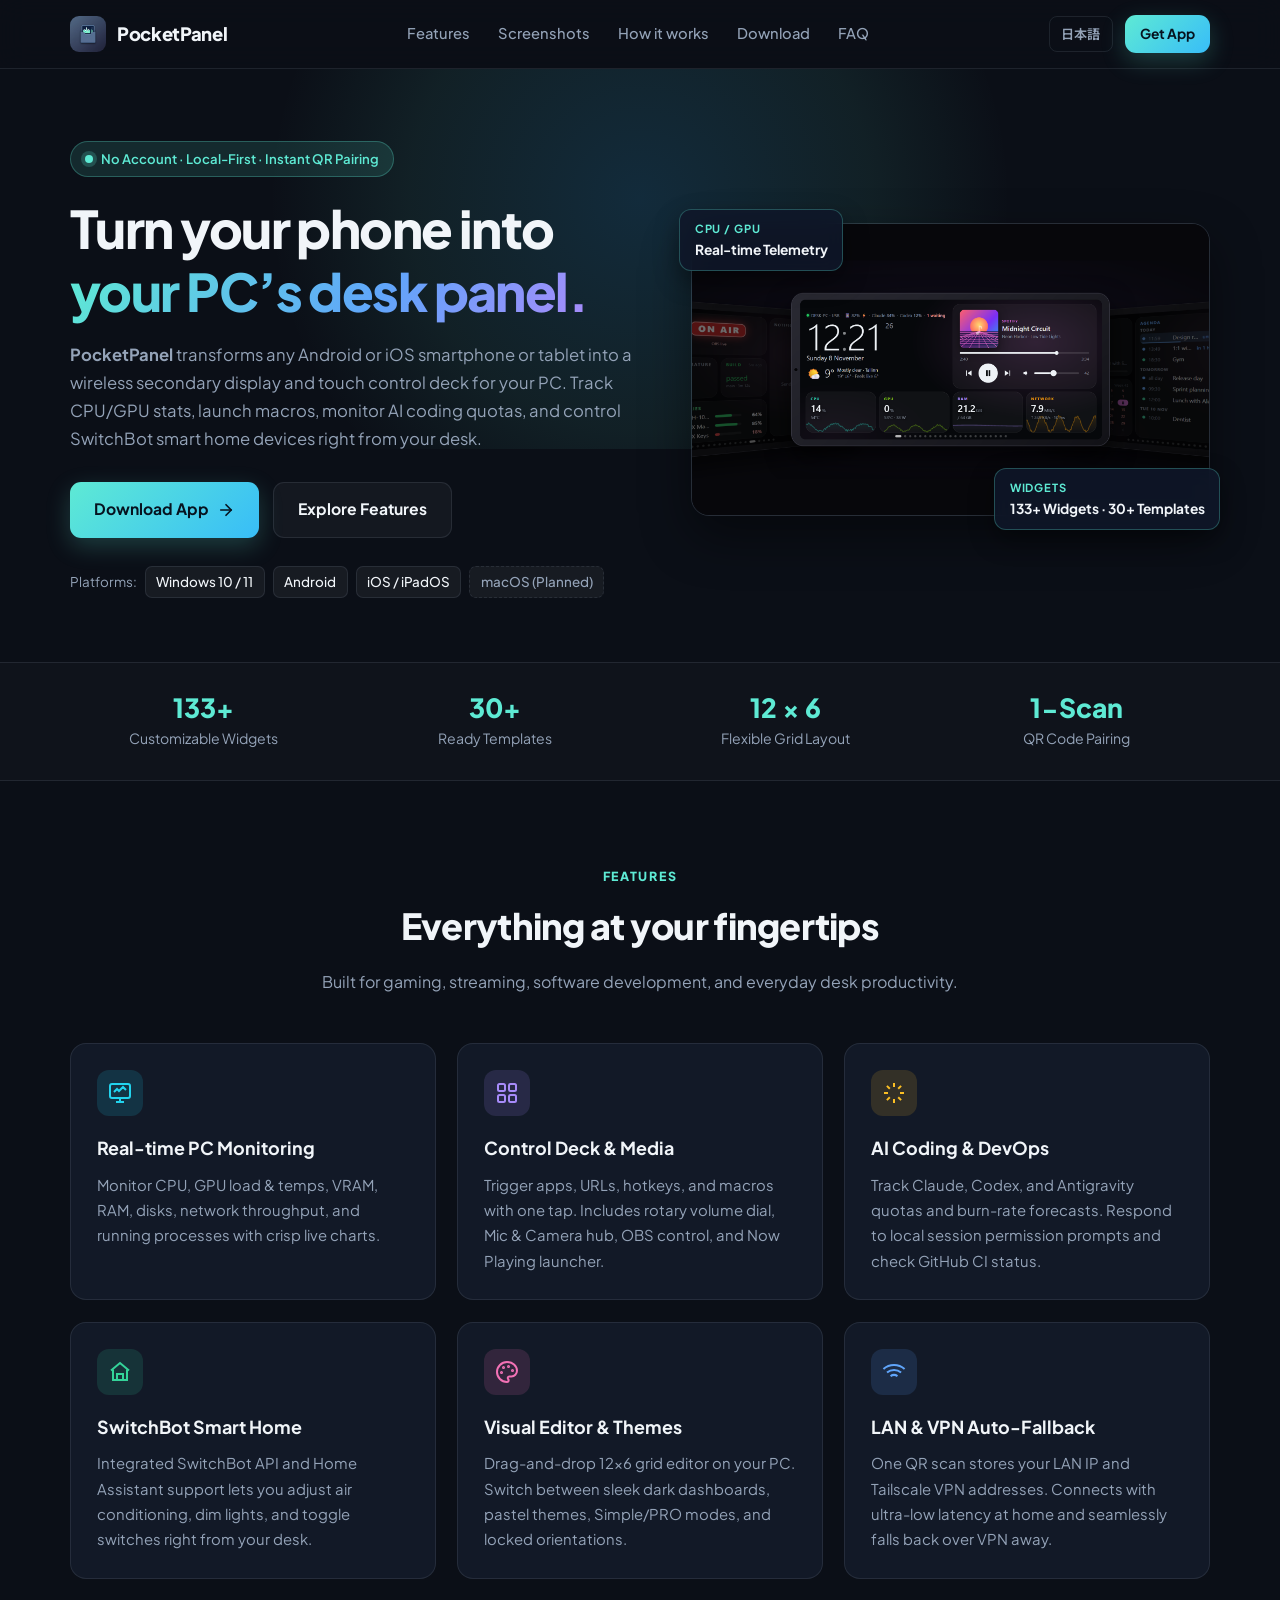
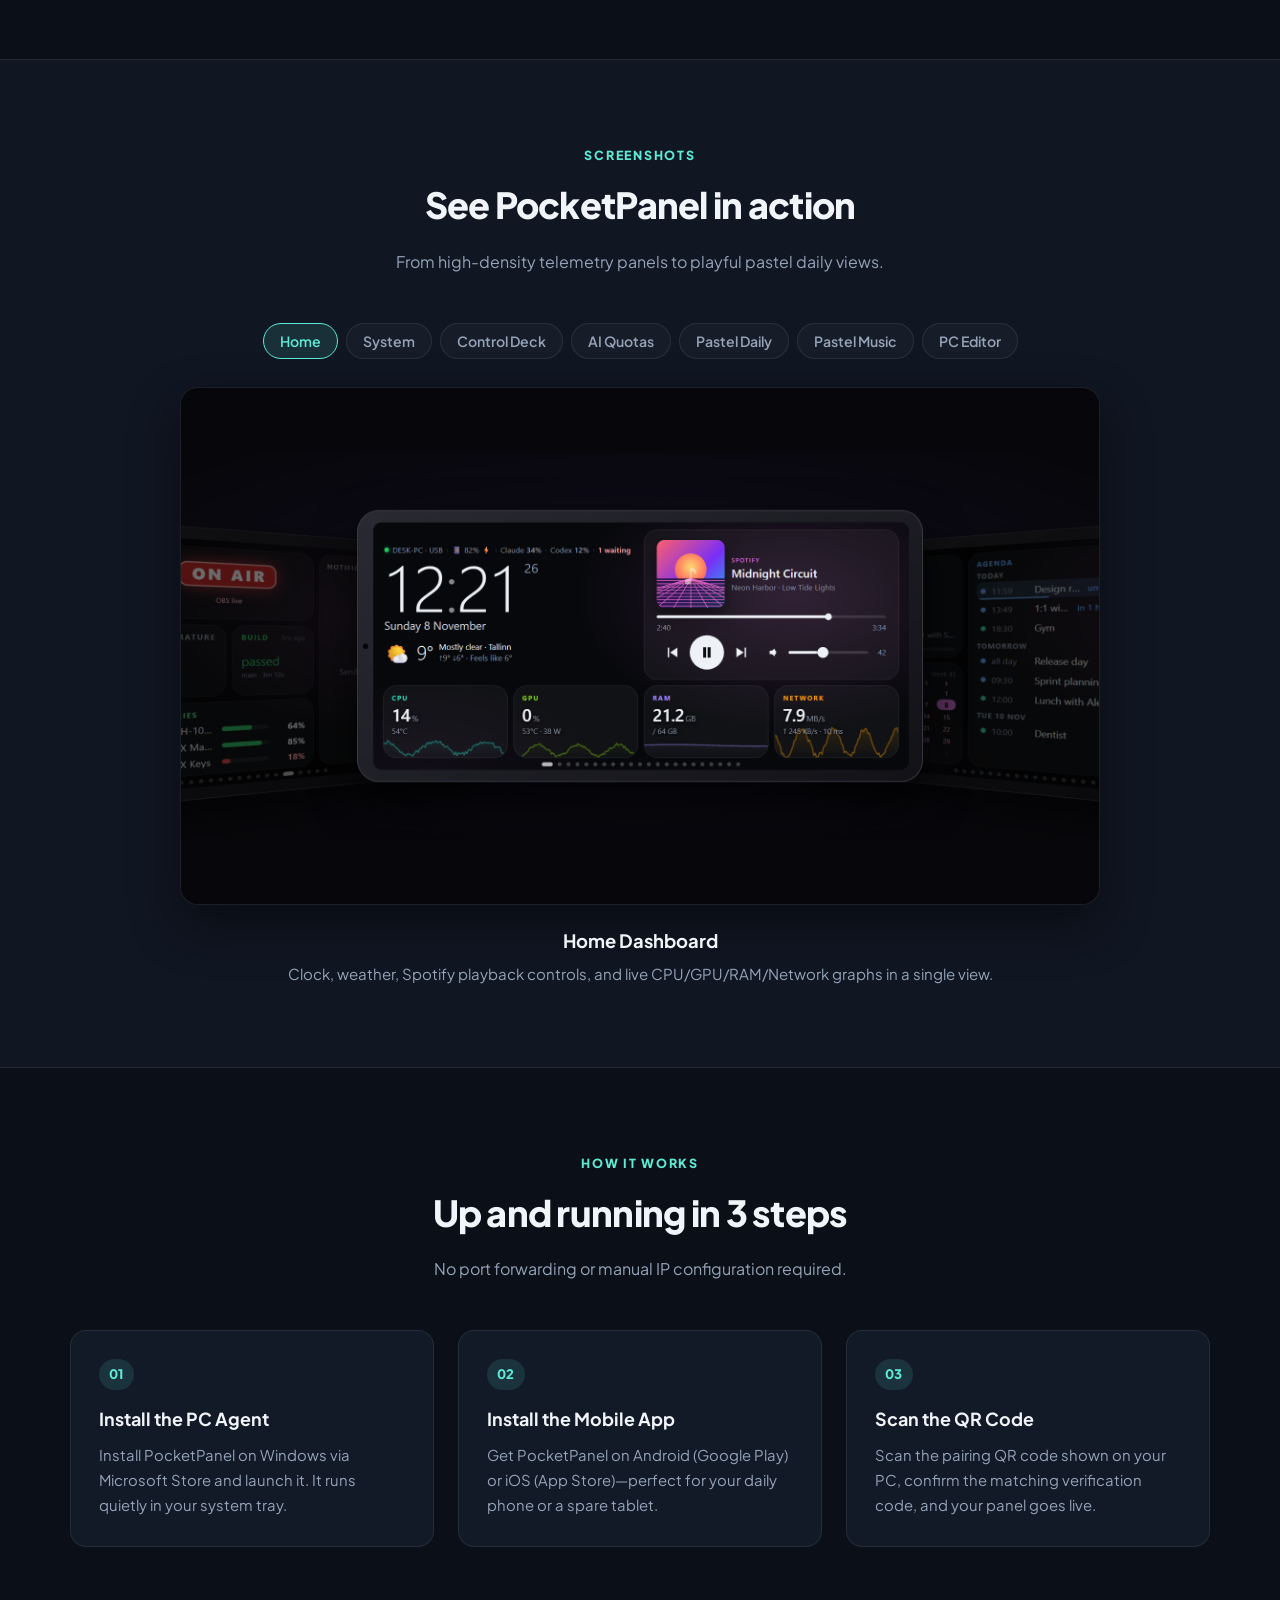
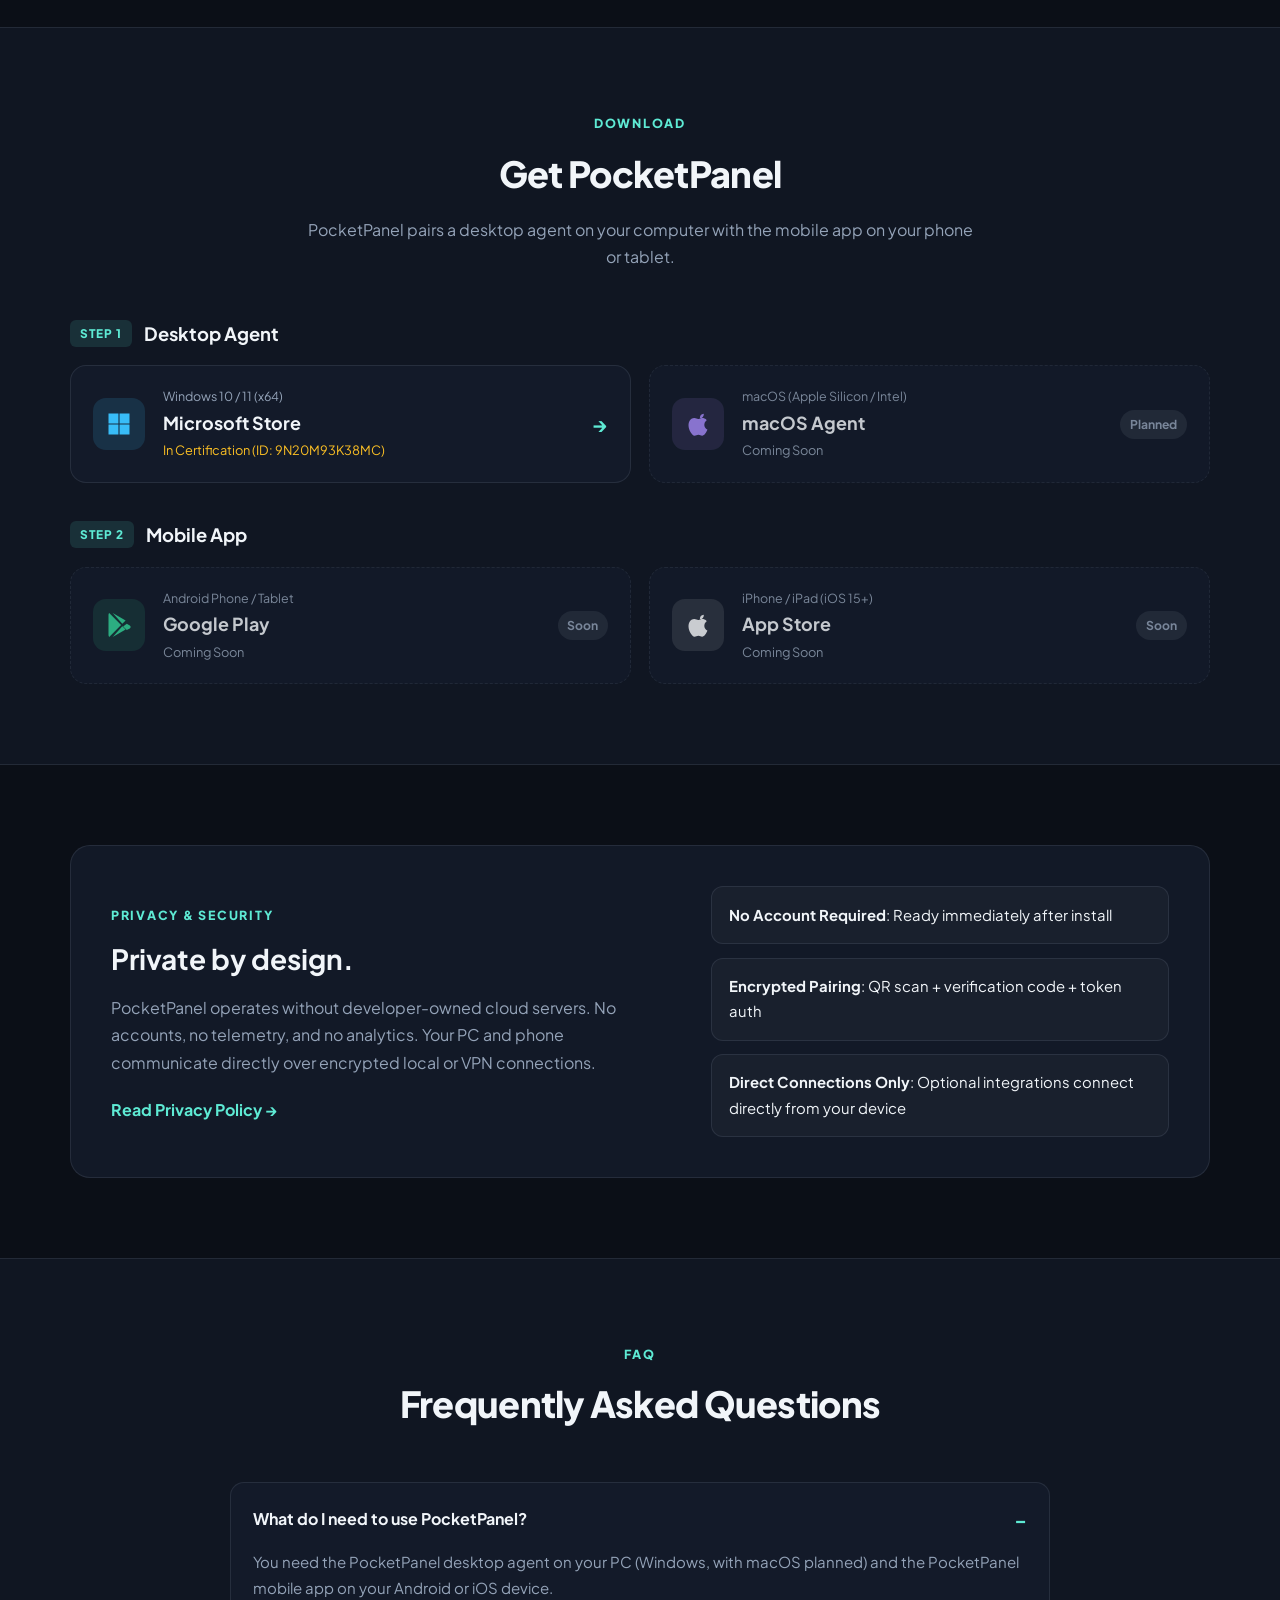
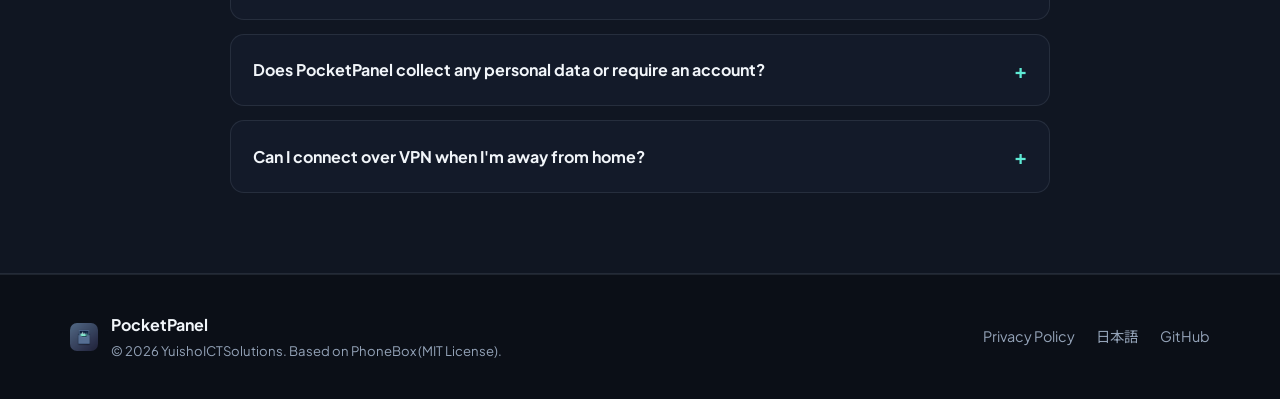
==== en/index.html @ a10e97d0 "feat: add SEO-optimized PocketPanel website and GitHub Pages workflow" ====
<!DOCTYPE html>
<html lang="en">
<head>
  <meta charset="UTF-8">
  <meta name="viewport" content="width=device-width, initial-scale=1.0">
  <title>PocketPanel — Turn Your Phone Into a Wireless PC Desk Panel</title>
  <meta name="description" content="PocketPanel turns your Android or iOS smartphone/tablet into a wireless secondary display and touch control deck for your PC. Monitor CPU/GPU, run shortcuts, track AI quotas, and control SwitchBot devices with instant QR pairing.">
  <meta name="keywords" content="PocketPanel,PC monitor,system monitor,macro deck,Control Deck,second screen,CPU GPU stats,SwitchBot,Tailscale,Android,iOS,Windows,macOS">
  <meta name="author" content="YuishoICTSolutions">
  <meta name="robots" content="index, follow, max-image-preview:large">
  <meta name="theme-color" content="#0b0f17">

  <!-- Canonical & Multilingual SEO -->
  <link rel="canonical" href="https://shou160714.github.io/DeskPanel/en/">
  <link rel="alternate" hreflang="ja" href="https://shou160714.github.io/DeskPanel/">
  <link rel="alternate" hreflang="en" href="https://shou160714.github.io/DeskPanel/en/">
  <link rel="alternate" hreflang="x-default" href="https://shou160714.github.io/DeskPanel/en/">

  <!-- Icons & Manifest -->
  <link rel="icon" type="image/png" href="../assets/icon.png">
  <link rel="apple-touch-icon" href="../assets/icon.png">
  <link rel="manifest" href="../site.webmanifest">

  <!-- Open Graph / OGP -->
  <meta property="og:type" content="website">
  <meta property="og:site_name" content="PocketPanel">
  <meta property="og:locale" content="en_US">
  <meta property="og:locale:alternate" content="ja_JP">
  <meta property="og:title" content="PocketPanel — Turn Your Phone Into a Wireless PC Desk Panel">
  <meta property="og:description" content="Real-time CPU/GPU monitoring, touch Control Deck, AI coding quotas, and SwitchBot smart home controls over Wi-Fi or VPN.">
  <meta property="og:url" content="https://shou160714.github.io/DeskPanel/en/">
  <meta property="og:image" content="https://shou160714.github.io/DeskPanel/assets/og-image.png">
  <meta property="og:image:width" content="1920">
  <meta property="og:image:height" content="1080">

  <!-- Twitter Card -->
  <meta name="twitter:card" content="summary_large_image">
  <meta name="twitter:title" content="PocketPanel — Wireless PC Desk Panel & Touch Deck">
  <meta name="twitter:description" content="Monitor PC stats, control media & shortcuts, track AI quotas, and operate SwitchBot devices right from your phone.">
  <meta name="twitter:image" content="https://shou160714.github.io/DeskPanel/assets/og-image.png">

  <!-- Fonts -->
  <link rel="preconnect" href="https://fonts.googleapis.com">
  <link rel="preconnect" href="https://fonts.gstatic.com" crossorigin>
  <link href="https://fonts.googleapis.com/css2?family=Noto+Sans+JP:wght@400;500;600;700&family=Plus+Jakarta+Sans:wght@500;600;700;800&display=swap" rel="stylesheet">

  <link rel="stylesheet" href="../styles.css">

  <!-- Structured Data -->
  <script type="application/ld+json">
  {
    "@context": "https://schema.org",
    "@type": "SoftwareApplication",
    "name": "PocketPanel",
    "applicationCategory": "UtilitiesApplication",
    "operatingSystem": "Windows 10, Windows 11, Android, iOS, macOS",
    "description": "Turn your smartphone or tablet into a wireless secondary display and touch control deck for your PC. Features real-time CPU/GPU monitoring, Control Deck, AI coding quota tracking, and SwitchBot smart home integration.",
    "url": "https://shou160714.github.io/DeskPanel/en/",
    "image": "https://shou160714.github.io/DeskPanel/assets/og-image.png",
    "softwareVersion": "1.0.1",
    "author": {
      "@type": "Organization",
      "name": "YuishoICTSolutions"
    },
    "offers": {
      "@type": "Offer",
      "price": "0",
      "priceCurrency": "USD"
    },
    "downloadUrl": "https://apps.microsoft.com/detail/9N20M93K38MC"
  }
  </script>
</head>
<body data-lang="en">
  <header class="site-header" id="top">
    <div class="container header-inner">
      <a href="#top" class="brand" aria-label="PocketPanel Home">
        <img src="../assets/icon.png" alt="PocketPanel icon" width="36" height="36" class="brand-icon">
        <span class="brand-name">PocketPanel</span>
      </a>

      <nav class="nav-links" aria-label="Main navigation">
        <a href="#features">Features</a>
        <a href="#gallery">Screenshots</a>
        <a href="#how-it-works">How it works</a>
        <a href="#download">Download</a>
        <a href="#faq">FAQ</a>
      </nav>

      <div class="header-actions">
        <a href="../" class="lang-switch" hreflang="ja" lang="ja" aria-label="日本語に切り替え">日本語</a>
        <a href="#download" class="btn btn-sm btn-primary">Get App</a>
        <button class="menu-toggle" id="menuToggle" aria-label="Open menu" aria-expanded="false">
          <span></span><span></span><span></span>
        </button>
      </div>
    </div>

    <div class="mobile-nav" id="mobileNav" hidden>
      <a href="#features">Features</a>
      <a href="#gallery">Screenshots</a>
      <a href="#how-it-works">How it works</a>
      <a href="#download">Download</a>
      <a href="#faq">FAQ</a>
      <a href="../" hreflang="ja" lang="ja">日本語</a>
    </div>
  </header>

  <main>
    <section class="hero">
      <div class="hero-glow" aria-hidden="true"></div>
      <div class="container hero-grid">
        <div class="hero-copy">
          <div class="badge-pill">
            <span class="pulse-dot" aria-hidden="true"></span>
            No Account · Local-First · Instant QR Pairing
          </div>
          <h1>
            Turn your phone into<br>
            <span class="gradient-text">your PC’s desk panel.</span>
          </h1>
          <p class="hero-lead">
            <strong>PocketPanel</strong> transforms any Android or iOS smartphone or tablet into a wireless
            secondary display and touch control deck for your PC. Track CPU/GPU stats, launch macros,
            monitor AI coding quotas, and control SwitchBot smart home devices right from your desk.
          </p>

          <div class="hero-cta">
            <a href="#download" class="btn btn-primary btn-lg">
              Download App
              <svg width="18" height="18" viewBox="0 0 24 24" fill="none" stroke="currentColor" stroke-width="2.2" stroke-linecap="round" stroke-linejoin="round" aria-hidden="true"><path d="M5 12h14"/><path d="m12 5 7 7-7 7"/></svg>
            </a>
            <a href="#features" class="btn btn-ghost btn-lg">Explore Features</a>
          </div>

          <div class="hero-platforms">
            <span>Platforms:</span>
            <span class="platform-chip">Windows 10 / 11</span>
            <span class="platform-chip">Android</span>
            <span class="platform-chip">iOS / iPadOS</span>
            <span class="platform-chip chip-soon">macOS (Planned)</span>
          </div>
        </div>

        <div class="hero-visual">
          <div class="device-showcase">
            <img
              src="../assets/screenshots/02_mobile_home.png"
              alt="PocketPanel Home Dashboard showing clock, weather, Spotify playback, and CPU/GPU/RAM/Network graphs"
              width="1920"
              height="1080"
              class="hero-image"
            >
            <div class="floating-card fc-1">
              <span class="fc-label">CPU / GPU</span>
              <span class="fc-value">Real-time Telemetry</span>
            </div>
            <div class="floating-card fc-2">
              <span class="fc-label">Widgets</span>
              <span class="fc-value">133+ Widgets · 30+ Templates</span>
            </div>
          </div>
        </div>
      </div>
    </section>

    <section class="highlights">
      <div class="container highlights-grid">
        <div class="highlight-item">
          <strong>133+</strong>
          <span>Customizable Widgets</span>
        </div>
        <div class="highlight-item">
          <strong>30+</strong>
          <span>Ready Templates</span>
        </div>
        <div class="highlight-item">
          <strong>12 × 6</strong>
          <span>Flexible Grid Layout</span>
        </div>
        <div class="highlight-item">
          <strong>1-Scan</strong>
          <span>QR Code Pairing</span>
        </div>
      </div>
    </section>

    <section class="section" id="features">
      <div class="container">
        <div class="section-head">
          <span class="section-eyebrow">FEATURES</span>
          <h2>Everything at your fingertips</h2>
          <p>Built for gaming, streaming, software development, and everyday desk productivity.</p>
        </div>

        <div class="features-grid">
          <article class="feature-card">
            <div class="feature-icon icon-cyan" aria-hidden="true">
              <svg width="24" height="24" viewBox="0 0 24 24" fill="none" stroke="currentColor" stroke-width="2"><rect x="2" y="3" width="20" height="14" rx="2"/><path d="M8 21h8"/><path d="M12 17v4"/><path d="m6 11 3-3 2 2 4-4 3 3"/></svg>
            </div>
            <h3>Real-time PC Monitoring</h3>
            <p>Monitor CPU, GPU load &amp; temps, VRAM, RAM, disks, network throughput, and running processes with crisp live charts.</p>
          </article>

          <article class="feature-card">
            <div class="feature-icon icon-purple" aria-hidden="true">
              <svg width="24" height="24" viewBox="0 0 24 24" fill="none" stroke="currentColor" stroke-width="2"><rect x="3" y="3" width="7" height="7" rx="1.5"/><rect x="14" y="3" width="7" height="7" rx="1.5"/><rect x="3" y="14" width="7" height="7" rx="1.5"/><rect x="14" y="14" width="7" height="7" rx="1.5"/></svg>
            </div>
            <h3>Control Deck &amp; Media</h3>
            <p>Trigger apps, URLs, hotkeys, and macros with one tap. Includes rotary volume dial, Mic &amp; Camera hub, OBS control, and Now Playing launcher.</p>
          </article>

          <article class="feature-card">
            <div class="feature-icon icon-amber" aria-hidden="true">
              <svg width="24" height="24" viewBox="0 0 24 24" fill="none" stroke="currentColor" stroke-width="2"><path d="M12 2v4"/><path d="m16.2 7.8 2.9-2.9"/><path d="M18 12h4"/><path d="m16.2 16.2 2.9 2.9"/><path d="M12 18v4"/><path d="m4.9 19.1 2.9-2.9"/><path d="M2 12h4"/><path d="m4.9 4.9 2.9 2.9"/></svg>
            </div>
            <h3>AI Coding &amp; DevOps</h3>
            <p>Track Claude, Codex, and Antigravity quotas and burn-rate forecasts. Respond to local session permission prompts and check GitHub CI status.</p>
          </article>

          <article class="feature-card">
            <div class="feature-icon icon-emerald" aria-hidden="true">
              <svg width="24" height="24" viewBox="0 0 24 24" fill="none" stroke="currentColor" stroke-width="2"><path d="M3 10.5 12 3l9 7.5"/><path d="M5 9.5V20h14V9.5"/><path d="M9 20v-6h6v6"/></svg>
            </div>
            <h3>SwitchBot Smart Home</h3>
            <p>Integrated SwitchBot API and Home Assistant support lets you adjust air conditioning, dim lights, and toggle switches right from your desk.</p>
          </article>

          <article class="feature-card">
            <div class="feature-icon icon-pink" aria-hidden="true">
              <svg width="24" height="24" viewBox="0 0 24 24" fill="none" stroke="currentColor" stroke-width="2"><circle cx="13.5" cy="6.5" r=".5" fill="currentColor"/><circle cx="17.5" cy="10.5" r=".5" fill="currentColor"/><circle cx="8.5" cy="7.5" r=".5" fill="currentColor"/><circle cx="6.5" cy="12.5" r=".5" fill="currentColor"/><path d="M12 2C6.5 2 2 6.5 2 12s4.5 10 10 10c.926 0 1.648-.746 1.648-1.688 0-.437-.18-.835-.437-1.125-.29-.289-.438-.652-.438-1.125a1.64 1.64 0 0 1 1.668-1.668h1.996c3.051 0 5.555-2.503 5.555-5.554C21.965 6.012 17.461 2 12 2z"/></svg>
            </div>
            <h3>Visual Editor &amp; Themes</h3>
            <p>Drag-and-drop 12×6 grid editor on your PC. Switch between sleek dark dashboards, pastel themes, Simple/PRO modes, and locked orientations.</p>
          </article>

          <article class="feature-card">
            <div class="feature-icon icon-blue" aria-hidden="true">
              <svg width="24" height="24" viewBox="0 0 24 24" fill="none" stroke="currentColor" stroke-width="2"><path d="M5 12.55a11 11 0 0 1 14.08 0"/><path d="M1.42 9a16 16 0 0 1 21.16 0"/><path d="M8.53 16.11a6 6 0 0 1 6.95 0"/><line x1="12" y1="20" x2="12.01" y2="20"/></svg>
            </div>
            <h3>LAN &amp; VPN Auto-Fallback</h3>
            <p>One QR scan stores your LAN IP and Tailscale VPN addresses. Connects with ultra-low latency at home and seamlessly falls back over VPN away.</p>
          </article>
        </div>
      </div>
    </section>

    <section class="section section-alt" id="gallery">
      <div class="container">
        <div class="section-head">
          <span class="section-eyebrow">SCREENSHOTS</span>
          <h2>See PocketPanel in action</h2>
          <p>From high-density telemetry panels to playful pastel daily views.</p>
        </div>

        <div class="gallery-tabs" role="tablist" aria-label="Screenshot selector">
          <button class="tab-btn active" role="tab" aria-selected="true" data-slide="0">Home</button>
          <button class="tab-btn" role="tab" aria-selected="false" data-slide="1">System</button>
          <button class="tab-btn" role="tab" aria-selected="false" data-slide="2">Control Deck</button>
          <button class="tab-btn" role="tab" aria-selected="false" data-slide="3">AI Quotas</button>
          <button class="tab-btn" role="tab" aria-selected="false" data-slide="4">Pastel Daily</button>
          <button class="tab-btn" role="tab" aria-selected="false" data-slide="5">Pastel Music</button>
          <button class="tab-btn" role="tab" aria-selected="false" data-slide="6">PC Editor</button>
        </div>

        <div class="gallery-stage">
          <div class="gallery-frame">
            <img
              id="galleryMainImage"
              src="../assets/screenshots/02_mobile_home.png"
              alt="PocketPanel Home Screen"
              width="1920"
              height="1080"
              loading="lazy"
            >
          </div>
          <div class="gallery-caption">
            <h3 id="galleryTitle">Home Dashboard</h3>
            <p id="galleryDesc">Clock, weather, Spotify playback controls, and live CPU/GPU/RAM/Network graphs in a single view.</p>
          </div>
        </div>
      </div>
    </section>

    <section class="section" id="how-it-works">
      <div class="container">
        <div class="section-head">
          <span class="section-eyebrow">HOW IT WORKS</span>
          <h2>Up and running in 3 steps</h2>
          <p>No port forwarding or manual IP configuration required.</p>
        </div>

        <div class="steps-grid">
          <div class="step-card">
            <span class="step-num">01</span>
            <h3>Install the PC Agent</h3>
            <p>Install PocketPanel on Windows via Microsoft Store and launch it. It runs quietly in your system tray.</p>
          </div>
          <div class="step-card">
            <span class="step-num">02</span>
            <h3>Install the Mobile App</h3>
            <p>Get PocketPanel on Android (Google Play) or iOS (App Store)—perfect for your daily phone or a spare tablet.</p>
          </div>
          <div class="step-card">
            <span class="step-num">03</span>
            <h3>Scan the QR Code</h3>
            <p>Scan the pairing QR code shown on your PC, confirm the matching verification code, and your panel goes live.</p>
          </div>
        </div>
      </div>
    </section>

    <section class="section section-alt" id="download">
      <div class="container">
        <div class="section-head">
          <span class="section-eyebrow">DOWNLOAD</span>
          <h2>Get PocketPanel</h2>
          <p>PocketPanel pairs a desktop agent on your computer with the mobile app on your phone or tablet.</p>
        </div>

        <div class="download-groups">
          <div class="download-group">
            <h3 class="group-title">
              <span class="group-step">STEP 1</span>
              Desktop Agent
            </h3>
            <div class="store-cards">
              <a
                href="https://apps.microsoft.com/detail/9N20M93K38MC"
                target="_blank"
                rel="noopener noreferrer"
                class="store-card"
                data-store="msStore"
              >
                <div class="store-icon store-ms" aria-hidden="true">
                  <svg width="28" height="28" viewBox="0 0 24 24" fill="currentColor"><path d="M3 3h8.5v8.5H3V3zm9.5 0H21v8.5h-8.5V3zM3 12.5h8.5V21H3v-8.5zm9.5 0H21V21h-8.5v-8.5z"/></svg>
                </div>
                <div class="store-info">
                  <span class="store-sub">Windows 10 / 11 (x64)</span>
                  <strong class="store-name">Microsoft Store</strong>
                  <span class="store-status status-review">In Certification (ID: 9N20M93K38MC)</span>
                </div>
                <span class="store-arrow" aria-hidden="true">→</span>
              </a>

              <div class="store-card store-soon" data-store="macOs" aria-disabled="true">
                <div class="store-icon store-mac" aria-hidden="true">
                  <svg width="28" height="28" viewBox="0 0 24 24" fill="currentColor"><path d="M18.71 19.5c-.83 1.24-1.71 2.45-3.05 2.47-1.34.03-1.77-.79-3.29-.79-1.53 0-2 .77-3.27.82-1.31.05-2.3-1.32-3.14-2.53C4.25 17 2.94 12.45 4.7 9.39c.87-1.52 2.43-2.48 4.12-2.51 1.28-.02 2.5.87 3.29.87.78 0 2.26-1.07 3.81-.91.65.03 2.47.26 3.64 1.98-.09.06-2.17 1.28-2.15 3.81.03 3.02 2.65 4.03 2.68 4.04-.03.07-.42 1.44-1.38 2.83M15.96 6.32c.66-.8 1.11-1.91.99-3.02-.95.04-2.11.63-2.79 1.43-.61.7-.11 1.84-.98 2.93 1.07.08 2.12-.54 2.78-1.34z"/></svg>
                </div>
                <div class="store-info">
                  <span class="store-sub">macOS (Apple Silicon / Intel)</span>
                  <strong class="store-name">macOS Agent</strong>
                  <span class="store-status status-soon">Coming Soon</span>
                </div>
                <span class="store-badge">Planned</span>
              </div>
            </div>
          </div>

          <div class="download-group">
            <h3 class="group-title">
              <span class="group-step">STEP 2</span>
              Mobile App
            </h3>
            <div class="store-cards">
              <div class="store-card store-soon" data-store="googlePlay" aria-disabled="true">
                <div class="store-icon store-play" aria-hidden="true">
                  <svg width="28" height="28" viewBox="0 0 24 24" fill="currentColor"><path d="M3.61 1.814L13.793 12 3.61 22.186a1.75 1.75 0 0 1-.61-1.34V3.154c0-.517.224-.998.61-1.34zm11.24 11.243l2.823 2.823-11.07 6.306 8.247-9.129zm3.822-2.176l2.573 1.466c.99.564.99 1.992 0 2.556l-2.573 1.466-3.133-3.133 3.133-2.355zM6.603 1.814l11.07 6.306-2.823 2.823L6.603 1.814z"/></svg>
                </div>
                <div class="store-info">
                  <span class="store-sub">Android Phone / Tablet</span>
                  <strong class="store-name">Google Play</strong>
                  <span class="store-status status-soon">Coming Soon</span>
                </div>
                <span class="store-badge">Soon</span>
              </div>

              <div class="store-card store-soon" data-store="appStore" aria-disabled="true">
                <div class="store-icon store-ios" aria-hidden="true">
                  <svg width="28" height="28" viewBox="0 0 24 24" fill="currentColor"><path d="M18.71 19.5c-.83 1.24-1.71 2.45-3.05 2.47-1.34.03-1.77-.79-3.29-.79-1.53 0-2 .77-3.27.82-1.31.05-2.3-1.32-3.14-2.53C4.25 17 2.94 12.45 4.7 9.39c.87-1.52 2.43-2.48 4.12-2.51 1.28-.02 2.5.87 3.29.87.78 0 2.26-1.07 3.81-.91.65.03 2.47.26 3.64 1.98-.09.06-2.17 1.28-2.15 3.81.03 3.02 2.65 4.03 2.68 4.04-.03.07-.42 1.44-1.38 2.83M15.96 6.32c.66-.8 1.11-1.91.99-3.02-.95.04-2.11.63-2.79 1.43-.61.7-.11 1.84-.98 2.93 1.07.08 2.12-.54 2.78-1.34z"/></svg>
                </div>
                <div class="store-info">
                  <span class="store-sub">iPhone / iPad (iOS 15+)</span>
                  <strong class="store-name">App Store</strong>
                  <span class="store-status status-soon">Coming Soon</span>
                </div>
                <span class="store-badge">Soon</span>
              </div>
            </div>
          </div>
        </div>
      </div>
    </section>

    <section class="section" id="security">
      <div class="container security-box">
        <div class="security-copy">
          <span class="section-eyebrow">PRIVACY &amp; SECURITY</span>
          <h2>Private by design.</h2>
          <p>
            PocketPanel operates without developer-owned cloud servers. No accounts, no telemetry,
            and no analytics. Your PC and phone communicate directly over encrypted local or VPN connections.
          </p>
          <a href="../privacy.html" class="link-arrow">Read Privacy Policy →</a>
        </div>
        <ul class="security-list">
          <li><strong>No Account Required</strong>: Ready immediately after install</li>
          <li><strong>Encrypted Pairing</strong>: QR scan + verification code + token auth</li>
          <li><strong>Direct Connections Only</strong>: Optional integrations connect directly from your device</li>
        </ul>
      </div>
    </section>

    <section class="section section-alt" id="faq">
      <div class="container faq-container">
        <div class="section-head">
          <span class="section-eyebrow">FAQ</span>
          <h2>Frequently Asked Questions</h2>
        </div>

        <div class="faq-list">
          <details class="faq-item" open>
            <summary>What do I need to use PocketPanel?</summary>
            <p>You need the PocketPanel desktop agent on your PC (Windows, with macOS planned) and the PocketPanel mobile app on your Android or iOS device.</p>
          </details>
          <details class="faq-item">
            <summary>Does PocketPanel collect any personal data or require an account?</summary>
            <p>No. PocketPanel does not require user accounts and never collects or transmits personal information, telemetry, or crash reports.</p>
          </details>
          <details class="faq-item">
            <summary>Can I connect over VPN when I'm away from home?</summary>
            <p>Yes. QR pairing stores both your local Wi-Fi and VPN (e.g., Tailscale) addresses and automatically falls back when you switch networks.</p>
          </details>
        </div>
      </div>
    </section>
  </main>

  <footer class="site-footer">
    <div class="container footer-inner">
      <div class="footer-brand">
        <img src="../assets/icon.png" alt="PocketPanel" width="28" height="28">
        <div>
          <strong>PocketPanel</strong>
          <p class="footer-copy">© 2026 YuishoICTSolutions. Based on PhoneBox (MIT License).</p>
        </div>
      </div>
      <div class="footer-links">
        <a href="../privacy.html">Privacy Policy</a>
        <a href="../">日本語</a>
        <a href="https://github.com/shou160714/DeskPanel" target="_blank" rel="noopener noreferrer">GitHub</a>
      </div>
    </div>
  </footer>

  <script src="../script.js"></script>
</body>
</html>
---- styles.css ----
:root {
  --bg: #0b0f17;
  --bg-alt: #101622;
  --surface: rgba(21, 29, 44, 0.78);
  --surface-hover: rgba(30, 41, 61, 0.92);
  --border: rgba(148, 163, 184, 0.14);
  --border-strong: rgba(94, 234, 212, 0.35);
  --text: #f1f5f9;
  --text-muted: #94a3b8;
  --accent: #5eead4;
  --accent-2: #60a5fa;
  --accent-bg: rgba(94, 234, 212, 0.12);
  --radius: 16px;
  --radius-sm: 10px;
  --shadow: 0 20px 50px rgba(0, 0, 0, 0.45);
  --font-sans: "Plus Jakarta Sans", "Noto Sans JP", system-ui, -apple-system, sans-serif;
}

*,
*::before,
*::after {
  box-sizing: border-box;
}

html {
  scroll-behavior: smooth;
}

body {
  margin: 0;
  font-family: var(--font-sans);
  background: var(--bg);
  color: var(--text);
  line-height: 1.7;
  -webkit-font-smoothing: antialiased;
  overflow-x: hidden;
}

img {
  max-width: 100%;
  height: auto;
  display: block;
}

a {
  color: inherit;
  text-decoration: none;
}

.container {
  width: min(1140px, 100% - 2.5rem);
  margin-inline: auto;
}

/* Header */
.site-header {
  position: sticky;
  top: 0;
  z-index: 50;
  background: rgba(11, 15, 23, 0.82);
  backdrop-filter: blur(14px);
  border-bottom: 1px solid var(--border);
}

.header-inner {
  display: flex;
  align-items: center;
  justify-content: space-between;
  height: 68px;
  gap: 1rem;
}

.brand {
  display: flex;
  align-items: center;
  gap: 0.7rem;
  font-weight: 800;
  font-size: 1.15rem;
  letter-spacing: -0.02em;
}

.brand-icon {
  border-radius: 9px;
}

.nav-links {
  display: flex;
  align-items: center;
  gap: 1.75rem;
}

.nav-links a {
  font-size: 0.92rem;
  font-weight: 500;
  color: var(--text-muted);
  transition: color 0.2s;
}

.nav-links a:hover {
  color: var(--text);
}

.header-actions {
  display: flex;
  align-items: center;
  gap: 0.75rem;
}

.lang-switch {
  padding: 0.35rem 0.7rem;
  border-radius: 8px;
  border: 1px solid var(--border);
  font-size: 0.82rem;
  font-weight: 600;
  color: var(--text-muted);
  transition: all 0.2s;
}

.lang-switch:hover {
  color: var(--text);
  border-color: var(--border-strong);
}

.menu-toggle {
  display: none;
  flex-direction: column;
  justify-content: center;
  gap: 5px;
  width: 38px;
  height: 38px;
  background: transparent;
  border: 1px solid var(--border);
  border-radius: 8px;
  cursor: pointer;
  padding: 0 8px;
}

.menu-toggle span {
  display: block;
  height: 2px;
  background: var(--text);
  border-radius: 2px;
}

.mobile-nav {
  display: flex;
  flex-direction: column;
  padding: 0.75rem 1.25rem 1.25rem;
  border-top: 1px solid var(--border);
  background: var(--bg);
}

.mobile-nav[hidden] {
  display: none;
}

.mobile-nav a {
  padding: 0.65rem 0;
  color: var(--text-muted);
  font-weight: 500;
  border-bottom: 1px solid rgba(148, 163, 184, 0.08);
}

/* Buttons */
.btn {
  display: inline-flex;
  align-items: center;
  justify-content: center;
  gap: 0.5rem;
  font-weight: 700;
  border-radius: 11px;
  transition: transform 0.18s, box-shadow 0.2s, background 0.2s, border-color 0.2s;
  cursor: pointer;
}

.btn-sm {
  padding: 0.45rem 0.95rem;
  font-size: 0.86rem;
}

.btn-lg {
  padding: 0.85rem 1.5rem;
  font-size: 0.98rem;
}

.btn-primary {
  background: linear-gradient(135deg, #5eead4, #38bdf8);
  color: #06131f;
  box-shadow: 0 8px 24px rgba(94, 234, 212, 0.22);
}

.btn-primary:hover {
  transform: translateY(-2px);
  box-shadow: 0 12px 28px rgba(94, 234, 212, 0.34);
}

.btn-ghost {
  background: rgba(255, 255, 255, 0.04);
  border: 1px solid var(--border);
  color: var(--text);
}

.btn-ghost:hover {
  background: rgba(255, 255, 255, 0.09);
  border-color: rgba(148, 163, 184, 0.35);
}

/* Hero */
.hero {
  position: relative;
  padding: 4.5rem 0 4rem;
  overflow: hidden;
}

.hero-glow {
  position: absolute;
  inset: -120px auto auto 50%;
  transform: translateX(-50%);
  width: 900px;
  height: 500px;
  background: radial-gradient(circle, rgba(56, 189, 248, 0.16) 0%, rgba(94, 234, 212, 0.08) 45%, transparent 72%);
  pointer-events: none;
  z-index: 0;
}

.hero-grid {
  position: relative;
  z-index: 1;
  display: grid;
  grid-template-columns: 1.05fr 0.95fr;
  gap: 3rem;
  align-items: center;
}

.badge-pill {
  display: inline-flex;
  align-items: center;
  gap: 0.55rem;
  padding: 0.38rem 0.85rem;
  border-radius: 999px;
  background: var(--accent-bg);
  border: 1px solid rgba(94, 234, 212, 0.28);
  color: var(--accent);
  font-size: 0.82rem;
  font-weight: 600;
  margin-bottom: 1.25rem;
}

.pulse-dot {
  width: 8px;
  height: 8px;
  border-radius: 50%;
  background: var(--accent);
  box-shadow: 0 0 0 4px rgba(94, 234, 212, 0.2);
}

.hero h1 {
  margin: 0 0 1.15rem;
  font-size: clamp(2.1rem, 4.2vw, 3.25rem);
  line-height: 1.2;
  letter-spacing: -0.03em;
  font-weight: 800;
}

.gradient-text {
  background: linear-gradient(120deg, #5eead4 0%, #60a5fa 60%, #a78bfa 100%);
  -webkit-background-clip: text;
  background-clip: text;
  color: transparent;
}

.hero-lead {
  color: var(--text-muted);
  font-size: 1.04rem;
  margin: 0 0 1.75rem;
  max-width: 56ch;
}

.hero-cta {
  display: flex;
  flex-wrap: wrap;
  gap: 0.85rem;
  margin-bottom: 1.75rem;
}

.hero-platforms {
  display: flex;
  flex-wrap: wrap;
  align-items: center;
  gap: 0.5rem;
  font-size: 0.84rem;
  color: var(--text-muted);
}

.platform-chip {
  padding: 0.25rem 0.65rem;
  border-radius: 7px;
  background: rgba(255, 255, 255, 0.05);
  border: 1px solid var(--border);
  color: var(--text);
  font-weight: 500;
}

.chip-soon {
  color: var(--text-muted);
  border-style: dashed;
}

.device-showcase {
  position: relative;
}

.hero-image {
  border-radius: 18px;
  border: 1px solid rgba(148, 163, 184, 0.2);
  box-shadow: var(--shadow);
}

.floating-card {
  position: absolute;
  background: rgba(15, 23, 42, 0.88);
  backdrop-filter: blur(10px);
  border: 1px solid rgba(94, 234, 212, 0.28);
  border-radius: 12px;
  padding: 0.55rem 0.9rem;
  box-shadow: 0 10px 25px rgba(0, 0, 0, 0.4);
  display: flex;
  flex-direction: column;
}

.fc-1 {
  top: -14px;
  left: -12px;
}

.fc-2 {
  bottom: -14px;
  right: -10px;
}

.fc-label {
  font-size: 0.7rem;
  text-transform: uppercase;
  letter-spacing: 0.08em;
  color: var(--accent);
  font-weight: 700;
}

.fc-value {
  font-size: 0.86rem;
  font-weight: 700;
}

/* Highlights Strip */
.highlights {
  border-block: 1px solid var(--border);
  background: rgba(255, 255, 255, 0.015);
  padding: 1.75rem 0;
}

.highlights-grid {
  display: grid;
  grid-template-columns: repeat(4, 1fr);
  gap: 1.5rem;
  text-align: center;
}

.highlight-item strong {
  display: block;
  font-size: 1.65rem;
  font-weight: 800;
  color: var(--accent);
  line-height: 1.25;
}

.highlight-item span {
  font-size: 0.88rem;
  color: var(--text-muted);
}

/* Sections */
.section {
  padding: 5rem 0;
}

.section-alt {
  background: var(--bg-alt);
  border-block: 1px solid var(--border);
}

.section-head {
  text-align: center;
  max-width: 680px;
  margin: 0 auto 3rem;
}

.section-eyebrow {
  display: inline-block;
  font-size: 0.78rem;
  font-weight: 800;
  letter-spacing: 0.14em;
  color: var(--accent);
  margin-bottom: 0.5rem;
}

.section-head h2 {
  margin: 0 0 0.75rem;
  font-size: clamp(1.65rem, 3vw, 2.25rem);
  font-weight: 800;
  letter-spacing: -0.02em;
}

.section-head p {
  margin: 0;
  color: var(--text-muted);
}

/* Features Grid */
.features-grid {
  display: grid;
  grid-template-columns: repeat(3, 1fr);
  gap: 1.35rem;
}

.feature-card {
  background: var(--surface);
  border: 1px solid var(--border);
  border-radius: var(--radius);
  padding: 1.6rem;
  transition: transform 0.2s, border-color 0.2s, background 0.2s;
}

.feature-card:hover {
  transform: translateY(-4px);
  border-color: var(--border-strong);
  background: var(--surface-hover);
}

.feature-icon {
  width: 46px;
  height: 46px;
  border-radius: 12px;
  display: grid;
  place-items: center;
  margin-bottom: 1.1rem;
}

.icon-cyan { background: rgba(34, 211, 238, 0.14); color: #22d3ee; }
.icon-purple { background: rgba(167, 139, 250, 0.14); color: #a78bfa; }
.icon-amber { background: rgba(251, 191, 36, 0.14); color: #fbbf24; }
.icon-emerald { background: rgba(52, 211, 153, 0.14); color: #34d399; }
.icon-pink { background: rgba(244, 114, 182, 0.14); color: #f472b6; }
.icon-blue { background: rgba(96, 165, 250, 0.14); color: #60a5fa; }

.feature-card h3 {
  margin: 0 0 0.55rem;
  font-size: 1.12rem;
  font-weight: 700;
}

.feature-card p {
  margin: 0;
  color: var(--text-muted);
  font-size: 0.93rem;
}

/* Gallery */
.gallery-tabs {
  display: flex;
  flex-wrap: wrap;
  justify-content: center;
  gap: 0.5rem;
  margin-bottom: 1.75rem;
}

.tab-btn {
  padding: 0.5rem 1rem;
  border-radius: 999px;
  border: 1px solid var(--border);
  background: rgba(255, 255, 255, 0.03);
  color: var(--text-muted);
  font-family: inherit;
  font-size: 0.88rem;
  font-weight: 600;
  cursor: pointer;
  transition: all 0.2s;
}

.tab-btn:hover {
  color: var(--text);
  border-color: rgba(148, 163, 184, 0.35);
}

.tab-btn.active {
  background: var(--accent-bg);
  border-color: var(--accent);
  color: var(--accent);
}

.gallery-stage {
  max-width: 920px;
  margin: 0 auto;
}

.gallery-frame {
  border-radius: 18px;
  overflow: hidden;
  border: 1px solid var(--border);
  box-shadow: var(--shadow);
  background: #070a10;
}

.gallery-caption {
  text-align: center;
  margin-top: 1.25rem;
}

.gallery-caption h3 {
  margin: 0 0 0.3rem;
  font-size: 1.15rem;
}

.gallery-caption p {
  margin: 0;
  color: var(--text-muted);
  font-size: 0.94rem;
}

/* Steps */
.steps-grid {
  display: grid;
  grid-template-columns: repeat(3, 1fr);
  gap: 1.5rem;
}

.step-card {
  background: var(--surface);
  border: 1px solid var(--border);
  border-radius: var(--radius);
  padding: 1.75rem;
}

.step-num {
  display: inline-block;
  font-size: 0.82rem;
  font-weight: 800;
  color: var(--accent);
  background: var(--accent-bg);
  padding: 0.25rem 0.65rem;
  border-radius: 999px;
  margin-bottom: 0.9rem;
}

.step-card h3 {
  margin: 0 0 0.5rem;
  font-size: 1.12rem;
}

.step-card p {
  margin: 0;
  color: var(--text-muted);
  font-size: 0.93rem;
}

/* Download Section */
.download-groups {
  display: grid;
  gap: 2.25rem;
}

.group-title {
  display: flex;
  align-items: center;
  gap: 0.75rem;
  margin: 0 0 1rem;
  font-size: 1.15rem;
}

.group-step {
  font-size: 0.74rem;
  font-weight: 800;
  letter-spacing: 0.08em;
  padding: 0.22rem 0.6rem;
  border-radius: 6px;
  background: var(--accent-bg);
  color: var(--accent);
}

.store-cards {
  display: grid;
  grid-template-columns: repeat(2, 1fr);
  gap: 1.1rem;
}

.store-card {
  display: flex;
  align-items: center;
  gap: 1.1rem;
  padding: 1.25rem 1.4rem;
  border-radius: var(--radius);
  background: var(--surface);
  border: 1px solid var(--border);
  transition: transform 0.2s, border-color 0.2s, background 0.2s;
}

a.store-card:hover {
  transform: translateY(-3px);
  border-color: var(--border-strong);
  background: var(--surface-hover);
}

.store-card.store-soon {
  opacity: 0.8;
  border-style: dashed;
}

.store-icon {
  width: 52px;
  height: 52px;
  border-radius: 13px;
  display: grid;
  place-items: center;
  flex-shrink: 0;
}

.store-ms { background: rgba(56, 189, 248, 0.14); color: #38bdf8; }
.store-play { background: rgba(52, 211, 153, 0.14); color: #34d399; }
.store-ios { background: rgba(241, 245, 249, 0.12); color: #f8fafc; }
.store-mac { background: rgba(167, 139, 250, 0.14); color: #a78bfa; }

.store-info {
  display: flex;
  flex-direction: column;
  flex: 1;
  min-width: 0;
}

.store-sub {
  font-size: 0.78rem;
  color: var(--text-muted);
}

.store-name {
  font-size: 1.12rem;
  font-weight: 700;
}

.store-status {
  font-size: 0.8rem;
  margin-top: 0.15rem;
}

.status-review { color: #fbbf24; }
.status-live { color: #34d399; }
.status-soon { color: var(--text-muted); }

.store-arrow {
  font-size: 1.25rem;
  color: var(--accent);
  font-weight: 700;
}

.store-badge {
  font-size: 0.76rem;
  font-weight: 700;
  padding: 0.25rem 0.6rem;
  border-radius: 999px;
  background: rgba(148, 163, 184, 0.14);
  color: var(--text-muted);
}

/* Security */
.security-box {
  display: grid;
  grid-template-columns: 1.1fr 0.9fr;
  gap: 2.5rem;
  align-items: center;
  background: var(--surface);
  border: 1px solid var(--border);
  border-radius: 20px;
  padding: 2.5rem;
}

.security-copy h2 {
  margin: 0 0 0.75rem;
  font-size: 1.75rem;
}

.security-copy p {
  margin: 0 0 1.25rem;
  color: var(--text-muted);
}

.link-arrow {
  color: var(--accent);
  font-weight: 700;
}

.link-arrow:hover {
  text-decoration: underline;
}

.security-list {
  list-style: none;
  margin: 0;
  padding: 0;
  display: grid;
  gap: 0.85rem;
}

.security-list li {
  padding: 0.95rem 1.1rem;
  border-radius: 12px;
  background: rgba(255, 255, 255, 0.03);
  border: 1px solid var(--border);
  font-size: 0.93rem;
}

/* FAQ */
.faq-container {
  max-width: 820px;
}

.faq-list {
  display: grid;
  gap: 0.85rem;
}

.faq-item {
  background: var(--surface);
  border: 1px solid var(--border);
  border-radius: 14px;
  padding: 1.15rem 1.35rem;
}

.faq-item summary {
  font-weight: 700;
  cursor: pointer;
  list-style: none;
  display: flex;
  justify-content: space-between;
  align-items: center;
}

.faq-item summary::after {
  content: "+";
  font-size: 1.25rem;
  color: var(--accent);
}

.faq-item[open] summary::after {
  content: "−";
}

.faq-item p {
  margin: 0.85rem 0 0;
  color: var(--text-muted);
  font-size: 0.94rem;
}

/* Policy Page */
.policy-container {
  max-width: 820px;
}

.policy-container h1 {
  margin-top: 0;
  font-size: 2rem;
}

.policy-meta {
  color: var(--text-muted);
  margin-bottom: 2.5rem;
}

.policy-block {
  background: var(--surface);
  border: 1px solid var(--border);
  border-radius: var(--radius);
  padding: 2rem;
  margin-bottom: 2rem;
}

.policy-block h2 {
  margin-top: 0;
  color: var(--accent);
}

.policy-block p,
.policy-block li {
  color: var(--text-muted);
}

/* Footer */
.site-footer {
  border-top: 1px solid var(--border);
  padding: 2.25rem 0;
}

.footer-inner {
  display: flex;
  flex-wrap: wrap;
  align-items: center;
  justify-content: space-between;
  gap: 1.25rem;
}

.footer-brand {
  display: flex;
  align-items: center;
  gap: 0.8rem;
}

.footer-brand img {
  border-radius: 7px;
}

.footer-copy {
  margin: 0.15rem 0 0;
  font-size: 0.82rem;
  color: var(--text-muted);
}

.footer-links {
  display: flex;
  gap: 1.35rem;
  font-size: 0.9rem;
  color: var(--text-muted);
}

.footer-links a:hover {
  color: var(--text);
}

/* Responsive */
@media (max-width: 960px) {
  .hero-grid,
  .security-box {
    grid-template-columns: 1fr;
  }

  .features-grid,
  .steps-grid {
    grid-template-columns: repeat(2, 1fr);
  }

  .fc-1,
  .fc-2 {
    display: none;
  }
}

@media (max-width: 720px) {
  .nav-links {
    display: none;
  }

  .menu-toggle {
    display: flex;
  }

  .highlights-grid,
  .features-grid,
  .steps-grid,
  .store-cards {
    grid-template-columns: 1fr;
  }

  .highlights-grid {
    grid-template-columns: repeat(2, 1fr);
  }

  .section {
    padding: 3.5rem 0;
  }

  .security-box {
    padding: 1.5rem;
  }
}
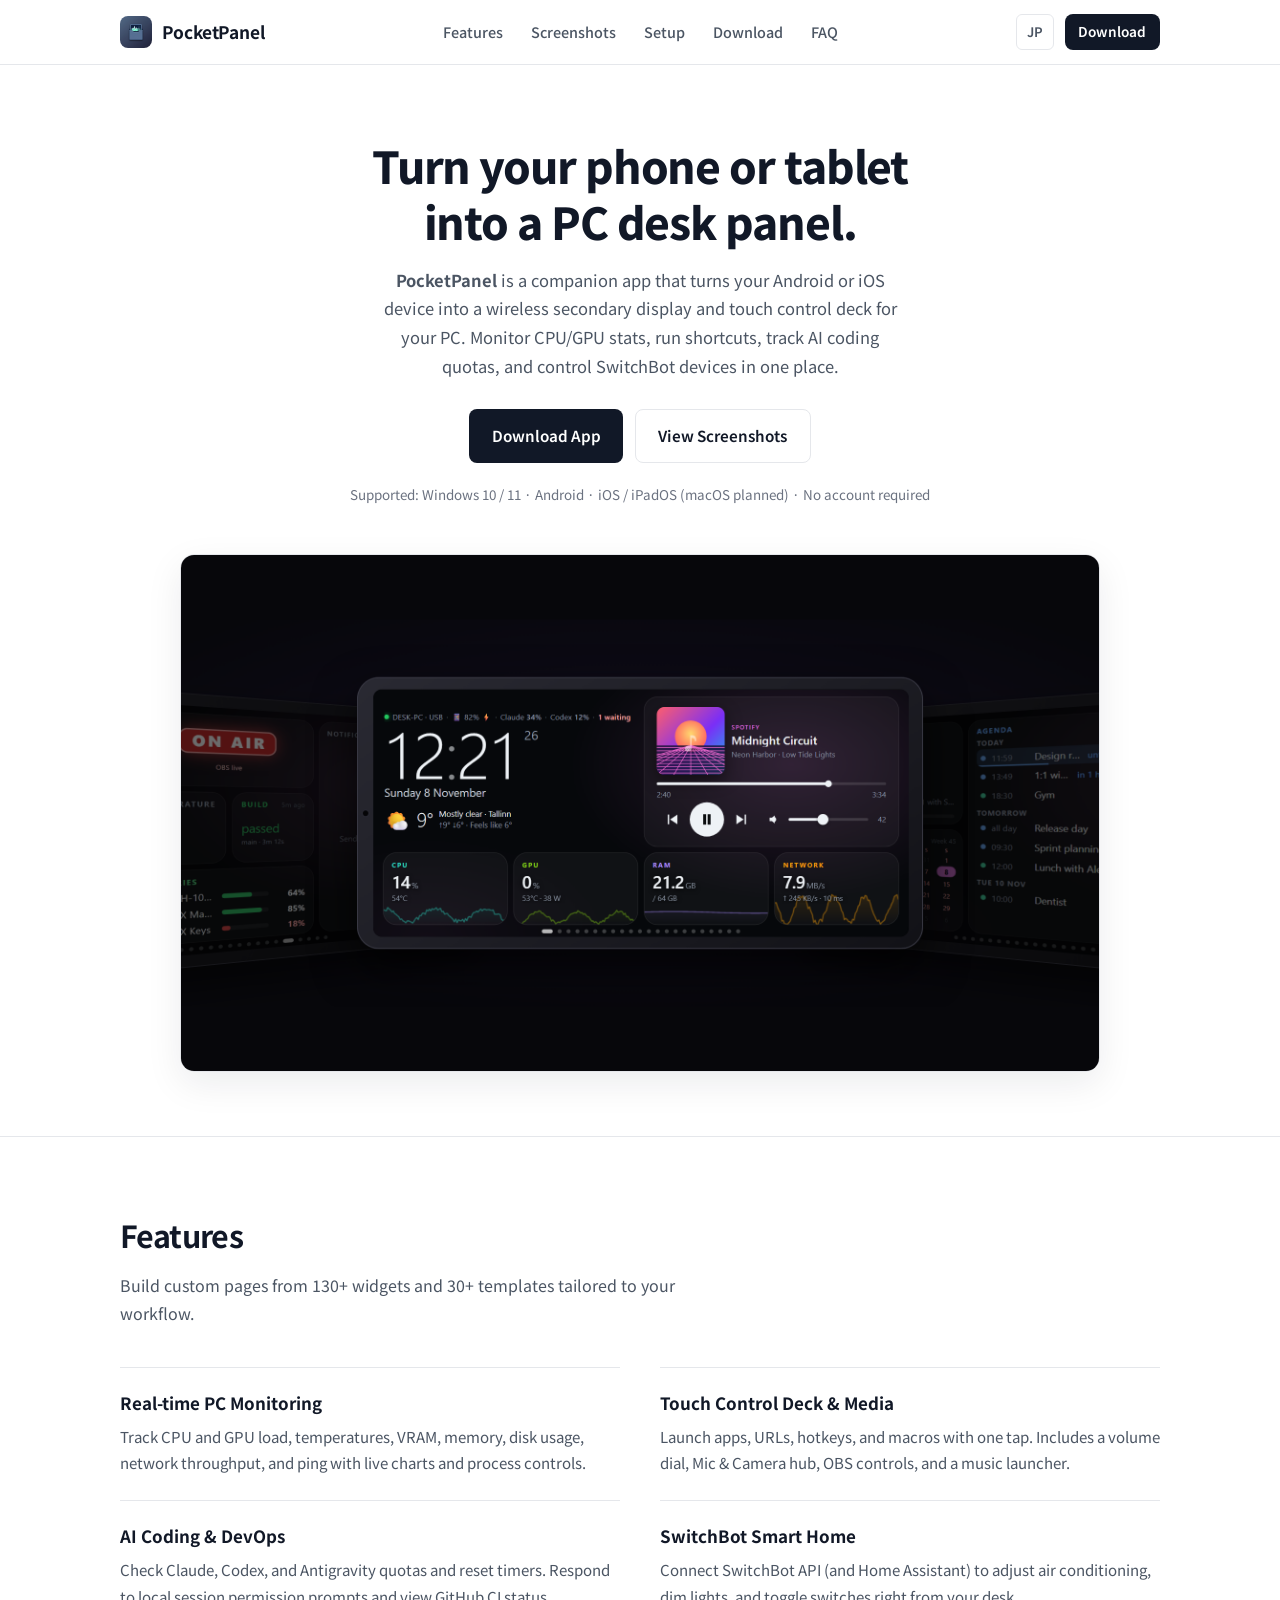
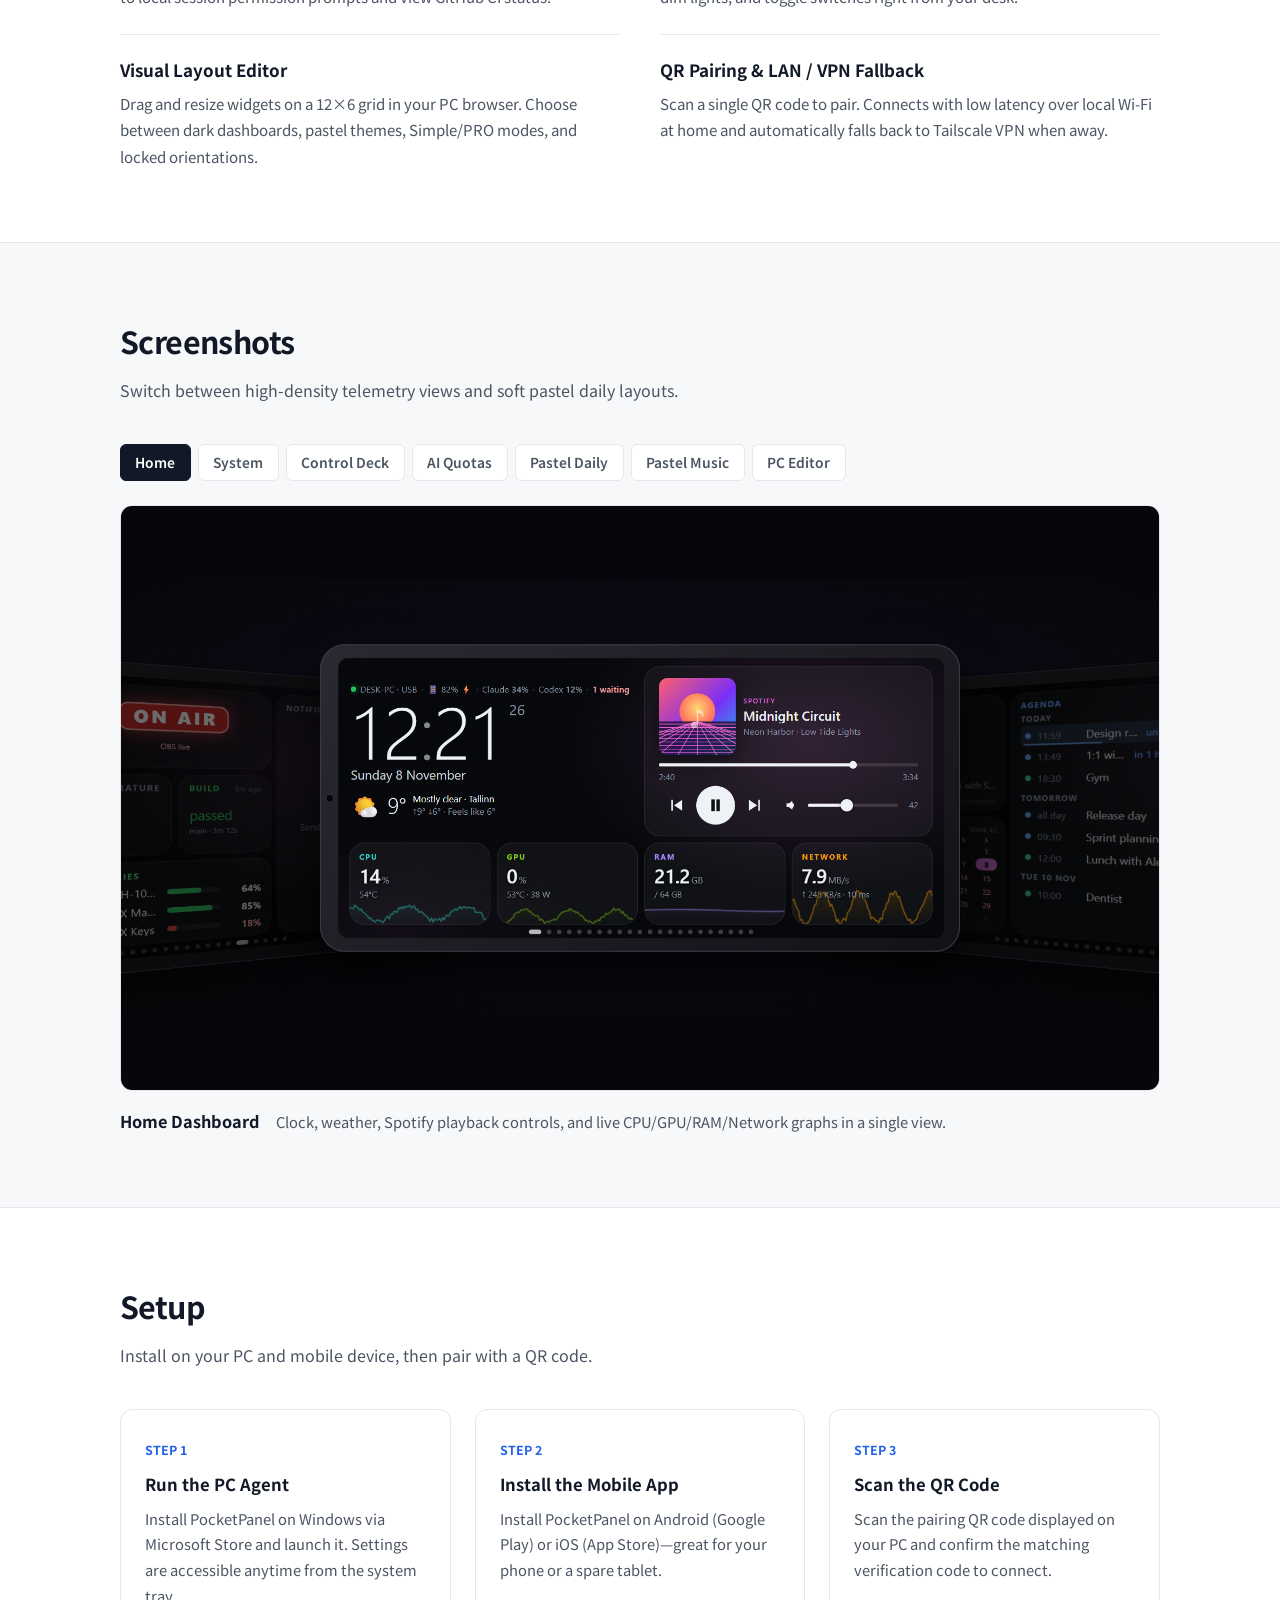
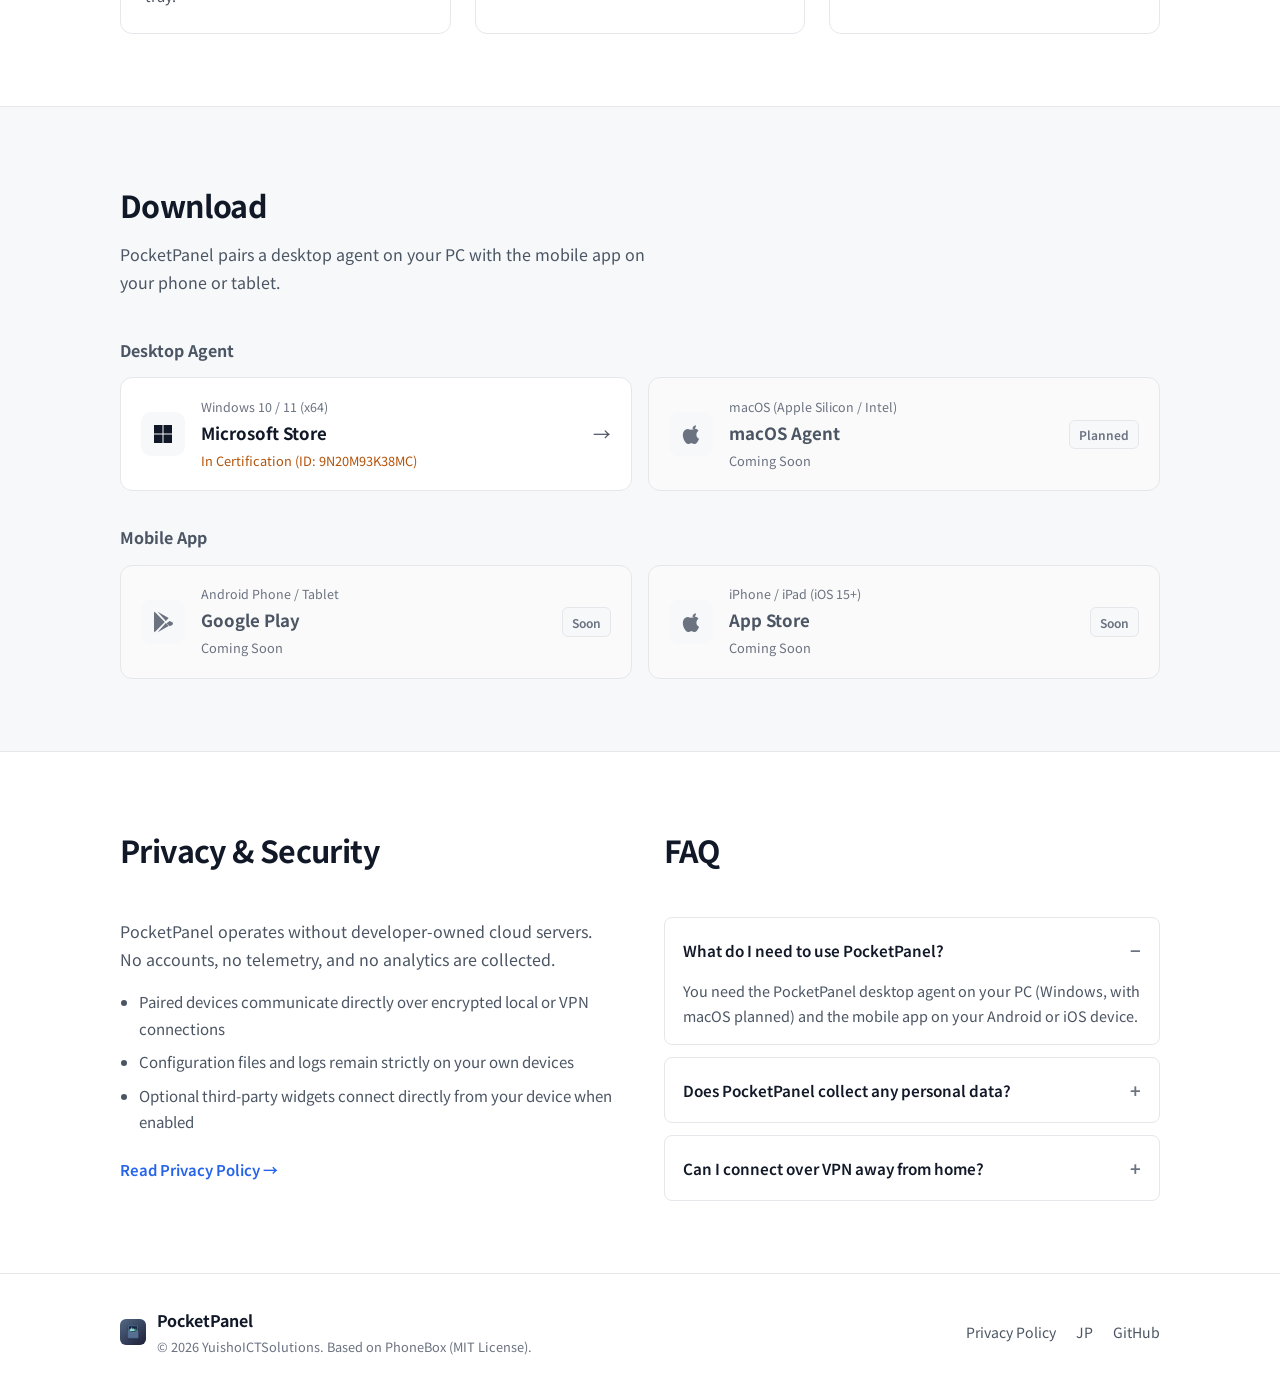
==== commit 38337661: "style: redesign website with clean light theme and JP/EN switcher" ====
--- a/en/index.html
+++ b/en/index.html
@@ -1,52 +1,45 @@
-<!DOCTYPE html>
+﻿<!DOCTYPE html>
 <html lang="en">
 <head>
   <meta charset="UTF-8">
   <meta name="viewport" content="width=device-width, initial-scale=1.0">
-  <title>PocketPanel — Turn Your Phone Into a Wireless PC Desk Panel</title>
-  <meta name="description" content="PocketPanel turns your Android or iOS smartphone/tablet into a wireless secondary display and touch control deck for your PC. Monitor CPU/GPU, run shortcuts, track AI quotas, and control SwitchBot devices with instant QR pairing.">
+  <title>PocketPanel — Turn Your Phone Into a PC Desk Panel</title>
+  <meta name="description" content="PocketPanel turns your Android or iOS smartphone or tablet into a wireless secondary display and touch control deck for your PC. Monitor CPU/GPU, run shortcuts, track AI quotas, and control SwitchBot devices with QR pairing.">
   <meta name="keywords" content="PocketPanel,PC monitor,system monitor,macro deck,Control Deck,second screen,CPU GPU stats,SwitchBot,Tailscale,Android,iOS,Windows,macOS">
   <meta name="author" content="YuishoICTSolutions">
   <meta name="robots" content="index, follow, max-image-preview:large">
-  <meta name="theme-color" content="#0b0f17">
-
-  <!-- Canonical & Multilingual SEO -->
-  <link rel="canonical" href="https://shou160714.github.io/DeskPanel/en/">
-  <link rel="alternate" hreflang="ja" href="https://shou160714.github.io/DeskPanel/">
-  <link rel="alternate" hreflang="en" href="https://shou160714.github.io/DeskPanel/en/">
-  <link rel="alternate" hreflang="x-default" href="https://shou160714.github.io/DeskPanel/en/">
-
-  <!-- Icons & Manifest -->
+  <meta name="theme-color" content="#ffffff">
+
+  <link rel="canonical" href="https://shou160714.github.io/PocketPanel/en/">
+  <link rel="alternate" hreflang="ja" href="https://shou160714.github.io/PocketPanel/">
+  <link rel="alternate" hreflang="en" href="https://shou160714.github.io/PocketPanel/en/">
+  <link rel="alternate" hreflang="x-default" href="https://shou160714.github.io/PocketPanel/en/">
+
   <link rel="icon" type="image/png" href="../assets/icon.png">
   <link rel="apple-touch-icon" href="../assets/icon.png">
   <link rel="manifest" href="../site.webmanifest">
 
-  <!-- Open Graph / OGP -->
   <meta property="og:type" content="website">
   <meta property="og:site_name" content="PocketPanel">
   <meta property="og:locale" content="en_US">
   <meta property="og:locale:alternate" content="ja_JP">
-  <meta property="og:title" content="PocketPanel — Turn Your Phone Into a Wireless PC Desk Panel">
+  <meta property="og:title" content="PocketPanel — Turn Your Phone Into a PC Desk Panel">
   <meta property="og:description" content="Real-time CPU/GPU monitoring, touch Control Deck, AI coding quotas, and SwitchBot smart home controls over Wi-Fi or VPN.">
-  <meta property="og:url" content="https://shou160714.github.io/DeskPanel/en/">
-  <meta property="og:image" content="https://shou160714.github.io/DeskPanel/assets/og-image.png">
+  <meta property="og:url" content="https://shou160714.github.io/PocketPanel/en/">
+  <meta property="og:image" content="https://shou160714.github.io/PocketPanel/assets/og-image.png">
   <meta property="og:image:width" content="1920">
   <meta property="og:image:height" content="1080">
 
-  <!-- Twitter Card -->
   <meta name="twitter:card" content="summary_large_image">
   <meta name="twitter:title" content="PocketPanel — Wireless PC Desk Panel & Touch Deck">
   <meta name="twitter:description" content="Monitor PC stats, control media & shortcuts, track AI quotas, and operate SwitchBot devices right from your phone.">
-  <meta name="twitter:image" content="https://shou160714.github.io/DeskPanel/assets/og-image.png">
-
-  <!-- Fonts -->
+  <meta name="twitter:image" content="https://shou160714.github.io/PocketPanel/assets/og-image.png">
+
   <link rel="preconnect" href="https://fonts.googleapis.com">
   <link rel="preconnect" href="https://fonts.gstatic.com" crossorigin>
-  <link href="https://fonts.googleapis.com/css2?family=Noto+Sans+JP:wght@400;500;600;700&family=Plus+Jakarta+Sans:wght@500;600;700;800&display=swap" rel="stylesheet">
-
+  <link href="https://fonts.googleapis.com/css2?family=Inter:wght@500;600;700&family=Noto+Sans+JP:wght@400;500;600;700&display=swap" rel="stylesheet">
   <link rel="stylesheet" href="../styles.css">
 
-  <!-- Structured Data -->
   <script type="application/ld+json">
   {
     "@context": "https://schema.org",
@@ -55,41 +48,34 @@
     "applicationCategory": "UtilitiesApplication",
     "operatingSystem": "Windows 10, Windows 11, Android, iOS, macOS",
     "description": "Turn your smartphone or tablet into a wireless secondary display and touch control deck for your PC. Features real-time CPU/GPU monitoring, Control Deck, AI coding quota tracking, and SwitchBot smart home integration.",
-    "url": "https://shou160714.github.io/DeskPanel/en/",
-    "image": "https://shou160714.github.io/DeskPanel/assets/og-image.png",
+    "url": "https://shou160714.github.io/PocketPanel/en/",
+    "image": "https://shou160714.github.io/PocketPanel/assets/og-image.png",
     "softwareVersion": "1.0.1",
-    "author": {
-      "@type": "Organization",
-      "name": "YuishoICTSolutions"
-    },
-    "offers": {
-      "@type": "Offer",
-      "price": "0",
-      "priceCurrency": "USD"
-    },
+    "author": { "@type": "Organization", "name": "YuishoICTSolutions" },
+    "offers": { "@type": "Offer", "price": "0", "priceCurrency": "USD" },
     "downloadUrl": "https://apps.microsoft.com/detail/9N20M93K38MC"
   }
   </script>
 </head>
-<body data-lang="en">
+<body>
   <header class="site-header" id="top">
     <div class="container header-inner">
       <a href="#top" class="brand" aria-label="PocketPanel Home">
-        <img src="../assets/icon.png" alt="PocketPanel icon" width="36" height="36" class="brand-icon">
-        <span class="brand-name">PocketPanel</span>
+        <img src="../assets/icon.png" alt="PocketPanel icon" width="32" height="32" class="brand-icon">
+        <span>PocketPanel</span>
       </a>
 
       <nav class="nav-links" aria-label="Main navigation">
         <a href="#features">Features</a>
         <a href="#gallery">Screenshots</a>
-        <a href="#how-it-works">How it works</a>
+        <a href="#setup">Setup</a>
         <a href="#download">Download</a>
         <a href="#faq">FAQ</a>
       </nav>
 
       <div class="header-actions">
-        <a href="../" class="lang-switch" hreflang="ja" lang="ja" aria-label="日本語に切り替え">日本語</a>
-        <a href="#download" class="btn btn-sm btn-primary">Get App</a>
+        <a href="../" class="lang-switch" hreflang="ja" lang="ja" aria-label="日本語に切り替え">JP</a>
+        <a href="#download" class="btn btn-sm btn-primary">Download</a>
         <button class="menu-toggle" id="menuToggle" aria-label="Open menu" aria-expanded="false">
           <span></span><span></span><span></span>
         </button>
@@ -99,88 +85,37 @@
     <div class="mobile-nav" id="mobileNav" hidden>
       <a href="#features">Features</a>
       <a href="#gallery">Screenshots</a>
-      <a href="#how-it-works">How it works</a>
+      <a href="#setup">Setup</a>
       <a href="#download">Download</a>
       <a href="#faq">FAQ</a>
-      <a href="../" hreflang="ja" lang="ja">日本語</a>
+      <a href="../" hreflang="ja" lang="ja">JP</a>
     </div>
   </header>
 
   <main>
     <section class="hero">
-      <div class="hero-glow" aria-hidden="true"></div>
-      <div class="container hero-grid">
-        <div class="hero-copy">
-          <div class="badge-pill">
-            <span class="pulse-dot" aria-hidden="true"></span>
-            No Account · Local-First · Instant QR Pairing
-          </div>
-          <h1>
-            Turn your phone into<br>
-            <span class="gradient-text">your PC’s desk panel.</span>
-          </h1>
+      <div class="container">
+        <div class="hero-inner">
+          <h1>Turn your phone or tablet<br>into a PC desk panel.</h1>
           <p class="hero-lead">
-            <strong>PocketPanel</strong> transforms any Android or iOS smartphone or tablet into a wireless
-            secondary display and touch control deck for your PC. Track CPU/GPU stats, launch macros,
-            monitor AI coding quotas, and control SwitchBot smart home devices right from your desk.
+            <strong>PocketPanel</strong> is a companion app that turns your Android or iOS device into a
+            wireless secondary display and touch control deck for your PC. Monitor CPU/GPU stats,
+            run shortcuts, track AI coding quotas, and control SwitchBot devices in one place.
           </p>
-
           <div class="hero-cta">
-            <a href="#download" class="btn btn-primary btn-lg">
-              Download App
-              <svg width="18" height="18" viewBox="0 0 24 24" fill="none" stroke="currentColor" stroke-width="2.2" stroke-linecap="round" stroke-linejoin="round" aria-hidden="true"><path d="M5 12h14"/><path d="m12 5 7 7-7 7"/></svg>
-            </a>
-            <a href="#features" class="btn btn-ghost btn-lg">Explore Features</a>
-          </div>
-
-          <div class="hero-platforms">
-            <span>Platforms:</span>
-            <span class="platform-chip">Windows 10 / 11</span>
-            <span class="platform-chip">Android</span>
-            <span class="platform-chip">iOS / iPadOS</span>
-            <span class="platform-chip chip-soon">macOS (Planned)</span>
-          </div>
-        </div>
-
-        <div class="hero-visual">
-          <div class="device-showcase">
-            <img
-              src="../assets/screenshots/02_mobile_home.png"
-              alt="PocketPanel Home Dashboard showing clock, weather, Spotify playback, and CPU/GPU/RAM/Network graphs"
-              width="1920"
-              height="1080"
-              class="hero-image"
-            >
-            <div class="floating-card fc-1">
-              <span class="fc-label">CPU / GPU</span>
-              <span class="fc-value">Real-time Telemetry</span>
-            </div>
-            <div class="floating-card fc-2">
-              <span class="fc-label">Widgets</span>
-              <span class="fc-value">133+ Widgets · 30+ Templates</span>
-            </div>
-          </div>
-        </div>
-      </div>
-    </section>
-
-    <section class="highlights">
-      <div class="container highlights-grid">
-        <div class="highlight-item">
-          <strong>133+</strong>
-          <span>Customizable Widgets</span>
-        </div>
-        <div class="highlight-item">
-          <strong>30+</strong>
-          <span>Ready Templates</span>
-        </div>
-        <div class="highlight-item">
-          <strong>12 × 6</strong>
-          <span>Flexible Grid Layout</span>
-        </div>
-        <div class="highlight-item">
-          <strong>1-Scan</strong>
-          <span>QR Code Pairing</span>
+            <a href="#download" class="btn btn-primary btn-lg">Download App</a>
+            <a href="#gallery" class="btn btn-outline btn-lg">View Screenshots</a>
+          </div>
+          <p class="hero-meta">Supported: Windows 10 / 11 · Android · iOS / iPadOS (macOS planned) · No account required</p>
+        </div>
+
+        <div class="hero-media">
+          <img
+            src="../assets/screenshots/02_mobile_home.png"
+            alt="PocketPanel Home Dashboard showing clock, weather, Spotify playback, and CPU/GPU/RAM/Network graphs"
+            width="1920"
+            height="1080"
+          >
         </div>
       </div>
     </section>
@@ -188,69 +123,49 @@
     <section class="section" id="features">
       <div class="container">
         <div class="section-head">
-          <span class="section-eyebrow">FEATURES</span>
-          <h2>Everything at your fingertips</h2>
-          <p>Built for gaming, streaming, software development, and everyday desk productivity.</p>
-        </div>
-
-        <div class="features-grid">
-          <article class="feature-card">
-            <div class="feature-icon icon-cyan" aria-hidden="true">
-              <svg width="24" height="24" viewBox="0 0 24 24" fill="none" stroke="currentColor" stroke-width="2"><rect x="2" y="3" width="20" height="14" rx="2"/><path d="M8 21h8"/><path d="M12 17v4"/><path d="m6 11 3-3 2 2 4-4 3 3"/></svg>
-            </div>
+          <h2>Features</h2>
+          <p>Build custom pages from 130+ widgets and 30+ templates tailored to your workflow.</p>
+        </div>
+
+        <div class="feature-list">
+          <article class="feature-item">
             <h3>Real-time PC Monitoring</h3>
-            <p>Monitor CPU, GPU load &amp; temps, VRAM, RAM, disks, network throughput, and running processes with crisp live charts.</p>
-          </article>
-
-          <article class="feature-card">
-            <div class="feature-icon icon-purple" aria-hidden="true">
-              <svg width="24" height="24" viewBox="0 0 24 24" fill="none" stroke="currentColor" stroke-width="2"><rect x="3" y="3" width="7" height="7" rx="1.5"/><rect x="14" y="3" width="7" height="7" rx="1.5"/><rect x="3" y="14" width="7" height="7" rx="1.5"/><rect x="14" y="14" width="7" height="7" rx="1.5"/></svg>
-            </div>
-            <h3>Control Deck &amp; Media</h3>
-            <p>Trigger apps, URLs, hotkeys, and macros with one tap. Includes rotary volume dial, Mic &amp; Camera hub, OBS control, and Now Playing launcher.</p>
-          </article>
-
-          <article class="feature-card">
-            <div class="feature-icon icon-amber" aria-hidden="true">
-              <svg width="24" height="24" viewBox="0 0 24 24" fill="none" stroke="currentColor" stroke-width="2"><path d="M12 2v4"/><path d="m16.2 7.8 2.9-2.9"/><path d="M18 12h4"/><path d="m16.2 16.2 2.9 2.9"/><path d="M12 18v4"/><path d="m4.9 19.1 2.9-2.9"/><path d="M2 12h4"/><path d="m4.9 4.9 2.9 2.9"/></svg>
-            </div>
+            <p>Track CPU and GPU load, temperatures, VRAM, memory, disk usage, network throughput, and ping with live charts and process controls.</p>
+          </article>
+
+          <article class="feature-item">
+            <h3>Touch Control Deck &amp; Media</h3>
+            <p>Launch apps, URLs, hotkeys, and macros with one tap. Includes a volume dial, Mic &amp; Camera hub, OBS controls, and a music launcher.</p>
+          </article>
+
+          <article class="feature-item">
             <h3>AI Coding &amp; DevOps</h3>
-            <p>Track Claude, Codex, and Antigravity quotas and burn-rate forecasts. Respond to local session permission prompts and check GitHub CI status.</p>
-          </article>
-
-          <article class="feature-card">
-            <div class="feature-icon icon-emerald" aria-hidden="true">
-              <svg width="24" height="24" viewBox="0 0 24 24" fill="none" stroke="currentColor" stroke-width="2"><path d="M3 10.5 12 3l9 7.5"/><path d="M5 9.5V20h14V9.5"/><path d="M9 20v-6h6v6"/></svg>
-            </div>
+            <p>Check Claude, Codex, and Antigravity quotas and reset timers. Respond to local session permission prompts and view GitHub CI status.</p>
+          </article>
+
+          <article class="feature-item">
             <h3>SwitchBot Smart Home</h3>
-            <p>Integrated SwitchBot API and Home Assistant support lets you adjust air conditioning, dim lights, and toggle switches right from your desk.</p>
-          </article>
-
-          <article class="feature-card">
-            <div class="feature-icon icon-pink" aria-hidden="true">
-              <svg width="24" height="24" viewBox="0 0 24 24" fill="none" stroke="currentColor" stroke-width="2"><circle cx="13.5" cy="6.5" r=".5" fill="currentColor"/><circle cx="17.5" cy="10.5" r=".5" fill="currentColor"/><circle cx="8.5" cy="7.5" r=".5" fill="currentColor"/><circle cx="6.5" cy="12.5" r=".5" fill="currentColor"/><path d="M12 2C6.5 2 2 6.5 2 12s4.5 10 10 10c.926 0 1.648-.746 1.648-1.688 0-.437-.18-.835-.437-1.125-.29-.289-.438-.652-.438-1.125a1.64 1.64 0 0 1 1.668-1.668h1.996c3.051 0 5.555-2.503 5.555-5.554C21.965 6.012 17.461 2 12 2z"/></svg>
-            </div>
-            <h3>Visual Editor &amp; Themes</h3>
-            <p>Drag-and-drop 12×6 grid editor on your PC. Switch between sleek dark dashboards, pastel themes, Simple/PRO modes, and locked orientations.</p>
-          </article>
-
-          <article class="feature-card">
-            <div class="feature-icon icon-blue" aria-hidden="true">
-              <svg width="24" height="24" viewBox="0 0 24 24" fill="none" stroke="currentColor" stroke-width="2"><path d="M5 12.55a11 11 0 0 1 14.08 0"/><path d="M1.42 9a16 16 0 0 1 21.16 0"/><path d="M8.53 16.11a6 6 0 0 1 6.95 0"/><line x1="12" y1="20" x2="12.01" y2="20"/></svg>
-            </div>
-            <h3>LAN &amp; VPN Auto-Fallback</h3>
-            <p>One QR scan stores your LAN IP and Tailscale VPN addresses. Connects with ultra-low latency at home and seamlessly falls back over VPN away.</p>
-          </article>
-        </div>
-      </div>
-    </section>
-
-    <section class="section section-alt" id="gallery">
+            <p>Connect SwitchBot API (and Home Assistant) to adjust air conditioning, dim lights, and toggle switches right from your desk.</p>
+          </article>
+
+          <article class="feature-item">
+            <h3>Visual Layout Editor</h3>
+            <p>Drag and resize widgets on a 12×6 grid in your PC browser. Choose between dark dashboards, pastel themes, Simple/PRO modes, and locked orientations.</p>
+          </article>
+
+          <article class="feature-item">
+            <h3>QR Pairing &amp; LAN / VPN Fallback</h3>
+            <p>Scan a single QR code to pair. Connects with low latency over local Wi-Fi at home and automatically falls back to Tailscale VPN when away.</p>
+          </article>
+        </div>
+      </div>
+    </section>
+
+    <section class="section section-subtle" id="gallery">
       <div class="container">
         <div class="section-head">
-          <span class="section-eyebrow">SCREENSHOTS</span>
-          <h2>See PocketPanel in action</h2>
-          <p>From high-density telemetry panels to playful pastel daily views.</p>
+          <h2>Screenshots</h2>
+          <p>Switch between high-density telemetry views and soft pastel daily layouts.</p>
         </div>
 
         <div class="gallery-tabs" role="tablist" aria-label="Screenshot selector">
@@ -263,67 +178,60 @@
           <button class="tab-btn" role="tab" aria-selected="false" data-slide="6">PC Editor</button>
         </div>
 
-        <div class="gallery-stage">
-          <div class="gallery-frame">
-            <img
-              id="galleryMainImage"
-              src="../assets/screenshots/02_mobile_home.png"
-              alt="PocketPanel Home Screen"
-              width="1920"
-              height="1080"
-              loading="lazy"
-            >
-          </div>
-          <div class="gallery-caption">
-            <h3 id="galleryTitle">Home Dashboard</h3>
-            <p id="galleryDesc">Clock, weather, Spotify playback controls, and live CPU/GPU/RAM/Network graphs in a single view.</p>
-          </div>
-        </div>
-      </div>
-    </section>
-
-    <section class="section" id="how-it-works">
+        <div class="gallery-frame">
+          <img
+            id="galleryMainImage"
+            src="../assets/screenshots/02_mobile_home.png"
+            alt="PocketPanel Home Screen"
+            width="1920"
+            height="1080"
+            loading="lazy"
+          >
+        </div>
+        <div class="gallery-caption">
+          <h3 id="galleryTitle">Home Dashboard</h3>
+          <p id="galleryDesc">Clock, weather, Spotify playback controls, and live CPU/GPU/RAM/Network graphs in a single view.</p>
+        </div>
+      </div>
+    </section>
+
+    <section class="section" id="setup">
       <div class="container">
         <div class="section-head">
-          <span class="section-eyebrow">HOW IT WORKS</span>
-          <h2>Up and running in 3 steps</h2>
-          <p>No port forwarding or manual IP configuration required.</p>
+          <h2>Setup</h2>
+          <p>Install on your PC and mobile device, then pair with a QR code.</p>
         </div>
 
         <div class="steps-grid">
           <div class="step-card">
-            <span class="step-num">01</span>
-            <h3>Install the PC Agent</h3>
-            <p>Install PocketPanel on Windows via Microsoft Store and launch it. It runs quietly in your system tray.</p>
+            <span class="step-num">STEP 1</span>
+            <h3>Run the PC Agent</h3>
+            <p>Install PocketPanel on Windows via Microsoft Store and launch it. Settings are accessible anytime from the system tray.</p>
           </div>
           <div class="step-card">
-            <span class="step-num">02</span>
+            <span class="step-num">STEP 2</span>
             <h3>Install the Mobile App</h3>
-            <p>Get PocketPanel on Android (Google Play) or iOS (App Store)—perfect for your daily phone or a spare tablet.</p>
+            <p>Install PocketPanel on Android (Google Play) or iOS (App Store)—great for your phone or a spare tablet.</p>
           </div>
           <div class="step-card">
-            <span class="step-num">03</span>
+            <span class="step-num">STEP 3</span>
             <h3>Scan the QR Code</h3>
-            <p>Scan the pairing QR code shown on your PC, confirm the matching verification code, and your panel goes live.</p>
-          </div>
-        </div>
-      </div>
-    </section>
-
-    <section class="section section-alt" id="download">
+            <p>Scan the pairing QR code displayed on your PC and confirm the matching verification code to connect.</p>
+          </div>
+        </div>
+      </div>
+    </section>
+
+    <section class="section section-subtle" id="download">
       <div class="container">
         <div class="section-head">
-          <span class="section-eyebrow">DOWNLOAD</span>
-          <h2>Get PocketPanel</h2>
-          <p>PocketPanel pairs a desktop agent on your computer with the mobile app on your phone or tablet.</p>
+          <h2>Download</h2>
+          <p>PocketPanel pairs a desktop agent on your PC with the mobile app on your phone or tablet.</p>
         </div>
 
         <div class="download-groups">
-          <div class="download-group">
-            <h3 class="group-title">
-              <span class="group-step">STEP 1</span>
-              Desktop Agent
-            </h3>
+          <div>
+            <h3 class="group-title">Desktop Agent</h3>
             <div class="store-cards">
               <a
                 href="https://apps.microsoft.com/detail/9N20M93K38MC"
@@ -332,8 +240,8 @@
                 class="store-card"
                 data-store="msStore"
               >
-                <div class="store-icon store-ms" aria-hidden="true">
-                  <svg width="28" height="28" viewBox="0 0 24 24" fill="currentColor"><path d="M3 3h8.5v8.5H3V3zm9.5 0H21v8.5h-8.5V3zM3 12.5h8.5V21H3v-8.5zm9.5 0H21V21h-8.5v-8.5z"/></svg>
+                <div class="store-icon" aria-hidden="true">
+                  <svg width="24" height="24" viewBox="0 0 24 24" fill="currentColor"><path d="M3 3h8.5v8.5H3V3zm9.5 0H21v8.5h-8.5V3zM3 12.5h8.5V21H3v-8.5zm9.5 0H21V21h-8.5v-8.5z"/></svg>
                 </div>
                 <div class="store-info">
                   <span class="store-sub">Windows 10 / 11 (x64)</span>
@@ -344,8 +252,8 @@
               </a>
 
               <div class="store-card store-soon" data-store="macOs" aria-disabled="true">
-                <div class="store-icon store-mac" aria-hidden="true">
-                  <svg width="28" height="28" viewBox="0 0 24 24" fill="currentColor"><path d="M18.71 19.5c-.83 1.24-1.71 2.45-3.05 2.47-1.34.03-1.77-.79-3.29-.79-1.53 0-2 .77-3.27.82-1.31.05-2.3-1.32-3.14-2.53C4.25 17 2.94 12.45 4.7 9.39c.87-1.52 2.43-2.48 4.12-2.51 1.28-.02 2.5.87 3.29.87.78 0 2.26-1.07 3.81-.91.65.03 2.47.26 3.64 1.98-.09.06-2.17 1.28-2.15 3.81.03 3.02 2.65 4.03 2.68 4.04-.03.07-.42 1.44-1.38 2.83M15.96 6.32c.66-.8 1.11-1.91.99-3.02-.95.04-2.11.63-2.79 1.43-.61.7-.11 1.84-.98 2.93 1.07.08 2.12-.54 2.78-1.34z"/></svg>
+                <div class="store-icon" aria-hidden="true">
+                  <svg width="24" height="24" viewBox="0 0 24 24" fill="currentColor"><path d="M18.71 19.5c-.83 1.24-1.71 2.45-3.05 2.47-1.34.03-1.77-.79-3.29-.79-1.53 0-2 .77-3.27.82-1.31.05-2.3-1.32-3.14-2.53C4.25 17 2.94 12.45 4.7 9.39c.87-1.52 2.43-2.48 4.12-2.51 1.28-.02 2.5.87 3.29.87.78 0 2.26-1.07 3.81-.91.65.03 2.47.26 3.64 1.98-.09.06-2.17 1.28-2.15 3.81.03 3.02 2.65 4.03 2.68 4.04-.03.07-.42 1.44-1.38 2.83M15.96 6.32c.66-.8 1.11-1.91.99-3.02-.95.04-2.11.63-2.79 1.43-.61.7-.11 1.84-.98 2.93 1.07.08 2.12-.54 2.78-1.34z"/></svg>
                 </div>
                 <div class="store-info">
                   <span class="store-sub">macOS (Apple Silicon / Intel)</span>
@@ -357,15 +265,12 @@
             </div>
           </div>
 
-          <div class="download-group">
-            <h3 class="group-title">
-              <span class="group-step">STEP 2</span>
-              Mobile App
-            </h3>
+          <div>
+            <h3 class="group-title">Mobile App</h3>
             <div class="store-cards">
               <div class="store-card store-soon" data-store="googlePlay" aria-disabled="true">
-                <div class="store-icon store-play" aria-hidden="true">
-                  <svg width="28" height="28" viewBox="0 0 24 24" fill="currentColor"><path d="M3.61 1.814L13.793 12 3.61 22.186a1.75 1.75 0 0 1-.61-1.34V3.154c0-.517.224-.998.61-1.34zm11.24 11.243l2.823 2.823-11.07 6.306 8.247-9.129zm3.822-2.176l2.573 1.466c.99.564.99 1.992 0 2.556l-2.573 1.466-3.133-3.133 3.133-2.355zM6.603 1.814l11.07 6.306-2.823 2.823L6.603 1.814z"/></svg>
+                <div class="store-icon" aria-hidden="true">
+                  <svg width="24" height="24" viewBox="0 0 24 24" fill="currentColor"><path d="M3.61 1.814L13.793 12 3.61 22.186a1.75 1.75 0 0 1-.61-1.34V3.154c0-.517.224-.998.61-1.34zm11.24 11.243l2.823 2.823-11.07 6.306 8.247-9.129zm3.822-2.176l2.573 1.466c.99.564.99 1.992 0 2.556l-2.573 1.466-3.133-3.133 3.133-2.355zM6.603 1.814l11.07 6.306-2.823 2.823L6.603 1.814z"/></svg>
                 </div>
                 <div class="store-info">
                   <span class="store-sub">Android Phone / Tablet</span>
@@ -376,8 +281,8 @@
               </div>
 
               <div class="store-card store-soon" data-store="appStore" aria-disabled="true">
-                <div class="store-icon store-ios" aria-hidden="true">
-                  <svg width="28" height="28" viewBox="0 0 24 24" fill="currentColor"><path d="M18.71 19.5c-.83 1.24-1.71 2.45-3.05 2.47-1.34.03-1.77-.79-3.29-.79-1.53 0-2 .77-3.27.82-1.31.05-2.3-1.32-3.14-2.53C4.25 17 2.94 12.45 4.7 9.39c.87-1.52 2.43-2.48 4.12-2.51 1.28-.02 2.5.87 3.29.87.78 0 2.26-1.07 3.81-.91.65.03 2.47.26 3.64 1.98-.09.06-2.17 1.28-2.15 3.81.03 3.02 2.65 4.03 2.68 4.04-.03.07-.42 1.44-1.38 2.83M15.96 6.32c.66-.8 1.11-1.91.99-3.02-.95.04-2.11.63-2.79 1.43-.61.7-.11 1.84-.98 2.93 1.07.08 2.12-.54 2.78-1.34z"/></svg>
+                <div class="store-icon" aria-hidden="true">
+                  <svg width="24" height="24" viewBox="0 0 24 24" fill="currentColor"><path d="M18.71 19.5c-.83 1.24-1.71 2.45-3.05 2.47-1.34.03-1.77-.79-3.29-.79-1.53 0-2 .77-3.27.82-1.31.05-2.3-1.32-3.14-2.53C4.25 17 2.94 12.45 4.7 9.39c.87-1.52 2.43-2.48 4.12-2.51 1.28-.02 2.5.87 3.29.87.78 0 2.26-1.07 3.81-.91.65.03 2.47.26 3.64 1.98-.09.06-2.17 1.28-2.15 3.81.03 3.02 2.65 4.03 2.68 4.04-.03.07-.42 1.44-1.38 2.83M15.96 6.32c.66-.8 1.11-1.91.99-3.02-.95.04-2.11.63-2.79 1.43-.61.7-.11 1.84-.98 2.93 1.07.08 2.12-.54 2.78-1.34z"/></svg>
                 </div>
                 <div class="store-info">
                   <span class="store-sub">iPhone / iPad (iOS 15+)</span>
@@ -392,45 +297,41 @@
       </div>
     </section>
 
-    <section class="section" id="security">
-      <div class="container security-box">
-        <div class="security-copy">
-          <span class="section-eyebrow">PRIVACY &amp; SECURITY</span>
-          <h2>Private by design.</h2>
+    <section class="section" id="faq">
+      <div class="container two-col">
+        <div class="security-box">
+          <div class="section-head">
+            <h2>Privacy &amp; Security</h2>
+          </div>
           <p>
-            PocketPanel operates without developer-owned cloud servers. No accounts, no telemetry,
-            and no analytics. Your PC and phone communicate directly over encrypted local or VPN connections.
+            PocketPanel operates without developer-owned cloud servers. No accounts, no telemetry, and no analytics are collected.
           </p>
-          <a href="../privacy.html" class="link-arrow">Read Privacy Policy →</a>
-        </div>
-        <ul class="security-list">
-          <li><strong>No Account Required</strong>: Ready immediately after install</li>
-          <li><strong>Encrypted Pairing</strong>: QR scan + verification code + token auth</li>
-          <li><strong>Direct Connections Only</strong>: Optional integrations connect directly from your device</li>
-        </ul>
-      </div>
-    </section>
-
-    <section class="section section-alt" id="faq">
-      <div class="container faq-container">
-        <div class="section-head">
-          <span class="section-eyebrow">FAQ</span>
-          <h2>Frequently Asked Questions</h2>
-        </div>
-
-        <div class="faq-list">
-          <details class="faq-item" open>
-            <summary>What do I need to use PocketPanel?</summary>
-            <p>You need the PocketPanel desktop agent on your PC (Windows, with macOS planned) and the PocketPanel mobile app on your Android or iOS device.</p>
-          </details>
-          <details class="faq-item">
-            <summary>Does PocketPanel collect any personal data or require an account?</summary>
-            <p>No. PocketPanel does not require user accounts and never collects or transmits personal information, telemetry, or crash reports.</p>
-          </details>
-          <details class="faq-item">
-            <summary>Can I connect over VPN when I'm away from home?</summary>
-            <p>Yes. QR pairing stores both your local Wi-Fi and VPN (e.g., Tailscale) addresses and automatically falls back when you switch networks.</p>
-          </details>
+          <ul class="security-list">
+            <li>Paired devices communicate directly over encrypted local or VPN connections</li>
+            <li>Configuration files and logs remain strictly on your own devices</li>
+            <li>Optional third-party widgets connect directly from your device when enabled</li>
+          </ul>
+          <a href="../privacy.html" class="text-link">Read Privacy Policy →</a>
+        </div>
+
+        <div>
+          <div class="section-head">
+            <h2>FAQ</h2>
+          </div>
+          <div class="faq-list">
+            <details class="faq-item" open>
+              <summary>What do I need to use PocketPanel?</summary>
+              <p>You need the PocketPanel desktop agent on your PC (Windows, with macOS planned) and the mobile app on your Android or iOS device.</p>
+            </details>
+            <details class="faq-item">
+              <summary>Does PocketPanel collect any personal data?</summary>
+              <p>No. PocketPanel does not require user accounts and never collects or transmits personal information or telemetry.</p>
+            </details>
+            <details class="faq-item">
+              <summary>Can I connect over VPN away from home?</summary>
+              <p>Yes. QR pairing stores both your local Wi-Fi and VPN (e.g., Tailscale) addresses and falls back automatically.</p>
+            </details>
+          </div>
         </div>
       </div>
     </section>
@@ -439,7 +340,7 @@
   <footer class="site-footer">
     <div class="container footer-inner">
       <div class="footer-brand">
-        <img src="../assets/icon.png" alt="PocketPanel" width="28" height="28">
+        <img src="../assets/icon.png" alt="PocketPanel" width="26" height="26">
         <div>
           <strong>PocketPanel</strong>
           <p class="footer-copy">© 2026 YuishoICTSolutions. Based on PhoneBox (MIT License).</p>
@@ -447,8 +348,8 @@
       </div>
       <div class="footer-links">
         <a href="../privacy.html">Privacy Policy</a>
-        <a href="../">日本語</a>
-        <a href="https://github.com/shou160714/DeskPanel" target="_blank" rel="noopener noreferrer">GitHub</a>
+        <a href="../" hreflang="ja" lang="ja">JP</a>
+        <a href="https://github.com/shou160714/PocketPanel" target="_blank" rel="noopener noreferrer">GitHub</a>
       </div>
     </div>
   </footer>
--- a/styles.css
+++ b/styles.css
@@ -1,19 +1,18 @@
 :root {
-  --bg: #0b0f17;
-  --bg-alt: #101622;
-  --surface: rgba(21, 29, 44, 0.78);
-  --surface-hover: rgba(30, 41, 61, 0.92);
-  --border: rgba(148, 163, 184, 0.14);
-  --border-strong: rgba(94, 234, 212, 0.35);
-  --text: #f1f5f9;
-  --text-muted: #94a3b8;
-  --accent: #5eead4;
-  --accent-2: #60a5fa;
-  --accent-bg: rgba(94, 234, 212, 0.12);
-  --radius: 16px;
-  --radius-sm: 10px;
-  --shadow: 0 20px 50px rgba(0, 0, 0, 0.45);
-  --font-sans: "Plus Jakarta Sans", "Noto Sans JP", system-ui, -apple-system, sans-serif;
+  --bg: #ffffff;
+  --bg-subtle: #f6f8fa;
+  --surface: #ffffff;
+  --border: #e5e7eb;
+  --border-hover: #cbd5e1;
+  --text: #111827;
+  --text-sub: #4b5563;
+  --text-muted: #6b7280;
+  --accent: #2563eb;
+  --accent-hover: #1d4ed8;
+  --accent-soft: #eff6ff;
+  --radius: 12px;
+  --radius-sm: 8px;
+  --font: "Noto Sans JP", "Inter", system-ui, -apple-system, BlinkMacSystemFont, "Segoe UI", sans-serif;
 }
 
 *,
@@ -28,12 +27,11 @@
 
 body {
   margin: 0;
-  font-family: var(--font-sans);
+  font-family: var(--font);
   background: var(--bg);
   color: var(--text);
-  line-height: 1.7;
+  line-height: 1.75;
   -webkit-font-smoothing: antialiased;
-  overflow-x: hidden;
 }
 
 img {
@@ -48,7 +46,7 @@
 }
 
 .container {
-  width: min(1140px, 100% - 2.5rem);
+  width: min(1040px, 100% - 2.5rem);
   margin-inline: auto;
 }
 
@@ -57,8 +55,8 @@
   position: sticky;
   top: 0;
   z-index: 50;
-  background: rgba(11, 15, 23, 0.82);
-  backdrop-filter: blur(14px);
+  background: rgba(255, 255, 255, 0.92);
+  backdrop-filter: blur(8px);
   border-bottom: 1px solid var(--border);
 }
 
@@ -66,21 +64,21 @@
   display: flex;
   align-items: center;
   justify-content: space-between;
-  height: 68px;
+  height: 64px;
   gap: 1rem;
 }
 
 .brand {
   display: flex;
   align-items: center;
-  gap: 0.7rem;
-  font-weight: 800;
-  font-size: 1.15rem;
-  letter-spacing: -0.02em;
+  gap: 0.65rem;
+  font-weight: 700;
+  font-size: 1.08rem;
+  letter-spacing: -0.01em;
 }
 
 .brand-icon {
-  border-radius: 9px;
+  border-radius: 8px;
 }
 
 .nav-links {
@@ -90,10 +88,10 @@
 }
 
 .nav-links a {
-  font-size: 0.92rem;
+  font-size: 0.9rem;
   font-weight: 500;
-  color: var(--text-muted);
-  transition: color 0.2s;
+  color: var(--text-sub);
+  transition: color 0.15s;
 }
 
 .nav-links a:hover {
@@ -103,22 +101,23 @@
 .header-actions {
   display: flex;
   align-items: center;
-  gap: 0.75rem;
+  gap: 0.65rem;
 }
 
 .lang-switch {
-  padding: 0.35rem 0.7rem;
-  border-radius: 8px;
+  padding: 0.35rem 0.65rem;
+  border-radius: 6px;
   border: 1px solid var(--border);
   font-size: 0.82rem;
   font-weight: 600;
-  color: var(--text-muted);
-  transition: all 0.2s;
+  color: var(--text-sub);
+  background: var(--bg);
+  transition: border-color 0.15s, color 0.15s;
 }
 
 .lang-switch:hover {
-  color: var(--text);
-  border-color: var(--border-strong);
+  border-color: var(--border-hover);
+  color: var(--text);
 }
 
 .menu-toggle {
@@ -126,26 +125,25 @@
   flex-direction: column;
   justify-content: center;
   gap: 5px;
-  width: 38px;
-  height: 38px;
+  width: 36px;
+  height: 36px;
   background: transparent;
   border: 1px solid var(--border);
-  border-radius: 8px;
+  border-radius: 6px;
   cursor: pointer;
-  padding: 0 8px;
+  padding: 0 7px;
 }
 
 .menu-toggle span {
   display: block;
-  height: 2px;
+  height: 1.8px;
   background: var(--text);
-  border-radius: 2px;
 }
 
 .mobile-nav {
   display: flex;
   flex-direction: column;
-  padding: 0.75rem 1.25rem 1.25rem;
+  padding: 0.5rem 1.25rem 1rem;
   border-top: 1px solid var(--border);
   background: var(--bg);
 }
@@ -155,10 +153,10 @@
 }
 
 .mobile-nav a {
-  padding: 0.65rem 0;
-  color: var(--text-muted);
-  font-weight: 500;
-  border-bottom: 1px solid rgba(148, 163, 184, 0.08);
+  padding: 0.6rem 0;
+  color: var(--text-sub);
+  font-size: 0.94rem;
+  border-bottom: 1px solid var(--bg-subtle);
 }
 
 /* Buttons */
@@ -166,367 +164,202 @@
   display: inline-flex;
   align-items: center;
   justify-content: center;
-  gap: 0.5rem;
-  font-weight: 700;
-  border-radius: 11px;
-  transition: transform 0.18s, box-shadow 0.2s, background 0.2s, border-color 0.2s;
+  gap: 0.45rem;
+  font-weight: 600;
+  border-radius: var(--radius-sm);
+  transition: background 0.15s, border-color 0.15s, color 0.15s;
   cursor: pointer;
 }
 
 .btn-sm {
-  padding: 0.45rem 0.95rem;
-  font-size: 0.86rem;
+  padding: 0.4rem 0.85rem;
+  font-size: 0.85rem;
 }
 
 .btn-lg {
-  padding: 0.85rem 1.5rem;
-  font-size: 0.98rem;
+  padding: 0.78rem 1.4rem;
+  font-size: 0.95rem;
 }
 
 .btn-primary {
-  background: linear-gradient(135deg, #5eead4, #38bdf8);
-  color: #06131f;
-  box-shadow: 0 8px 24px rgba(94, 234, 212, 0.22);
+  background: var(--text);
+  color: #ffffff;
 }
 
 .btn-primary:hover {
-  transform: translateY(-2px);
-  box-shadow: 0 12px 28px rgba(94, 234, 212, 0.34);
-}
-
-.btn-ghost {
-  background: rgba(255, 255, 255, 0.04);
-  border: 1px solid var(--border);
-  color: var(--text);
-}
-
-.btn-ghost:hover {
-  background: rgba(255, 255, 255, 0.09);
-  border-color: rgba(148, 163, 184, 0.35);
+  background: #1f2937;
+}
+
+.btn-outline {
+  background: #ffffff;
+  border: 1px solid var(--border);
+  color: var(--text);
+}
+
+.btn-outline:hover {
+  border-color: var(--border-hover);
+  background: var(--bg-subtle);
 }
 
 /* Hero */
 .hero {
-  position: relative;
   padding: 4.5rem 0 4rem;
+  border-bottom: 1px solid var(--border);
+}
+
+.hero-inner {
+  max-width: 720px;
+  margin: 0 auto 3rem;
+  text-align: center;
+}
+
+.hero h1 {
+  margin: 0 0 1rem;
+  font-size: clamp(1.9rem, 4vw, 2.75rem);
+  line-height: 1.28;
+  letter-spacing: -0.025em;
+  font-weight: 800;
+}
+
+.hero-lead {
+  margin: 0 auto 1.75rem;
+  color: var(--text-sub);
+  font-size: 1.03rem;
+  max-width: 58ch;
+}
+
+.hero-cta {
+  display: flex;
+  flex-wrap: wrap;
+  justify-content: center;
+  gap: 0.75rem;
+  margin-bottom: 1.25rem;
+}
+
+.hero-meta {
+  font-size: 0.84rem;
+  color: var(--text-muted);
+}
+
+.hero-media {
+  max-width: 920px;
+  margin: 0 auto;
+  border-radius: 14px;
   overflow: hidden;
-}
-
-.hero-glow {
-  position: absolute;
-  inset: -120px auto auto 50%;
-  transform: translateX(-50%);
-  width: 900px;
-  height: 500px;
-  background: radial-gradient(circle, rgba(56, 189, 248, 0.16) 0%, rgba(94, 234, 212, 0.08) 45%, transparent 72%);
-  pointer-events: none;
-  z-index: 0;
-}
-
-.hero-grid {
-  position: relative;
-  z-index: 1;
-  display: grid;
-  grid-template-columns: 1.05fr 0.95fr;
-  gap: 3rem;
-  align-items: center;
-}
-
-.badge-pill {
-  display: inline-flex;
-  align-items: center;
-  gap: 0.55rem;
-  padding: 0.38rem 0.85rem;
-  border-radius: 999px;
-  background: var(--accent-bg);
-  border: 1px solid rgba(94, 234, 212, 0.28);
-  color: var(--accent);
-  font-size: 0.82rem;
-  font-weight: 600;
-  margin-bottom: 1.25rem;
-}
-
-.pulse-dot {
-  width: 8px;
-  height: 8px;
-  border-radius: 50%;
-  background: var(--accent);
-  box-shadow: 0 0 0 4px rgba(94, 234, 212, 0.2);
-}
-
-.hero h1 {
-  margin: 0 0 1.15rem;
-  font-size: clamp(2.1rem, 4.2vw, 3.25rem);
-  line-height: 1.2;
-  letter-spacing: -0.03em;
-  font-weight: 800;
-}
-
-.gradient-text {
-  background: linear-gradient(120deg, #5eead4 0%, #60a5fa 60%, #a78bfa 100%);
-  -webkit-background-clip: text;
-  background-clip: text;
-  color: transparent;
-}
-
-.hero-lead {
-  color: var(--text-muted);
-  font-size: 1.04rem;
-  margin: 0 0 1.75rem;
-  max-width: 56ch;
-}
-
-.hero-cta {
-  display: flex;
-  flex-wrap: wrap;
-  gap: 0.85rem;
-  margin-bottom: 1.75rem;
-}
-
-.hero-platforms {
-  display: flex;
-  flex-wrap: wrap;
-  align-items: center;
-  gap: 0.5rem;
-  font-size: 0.84rem;
-  color: var(--text-muted);
-}
-
-.platform-chip {
-  padding: 0.25rem 0.65rem;
-  border-radius: 7px;
-  background: rgba(255, 255, 255, 0.05);
-  border: 1px solid var(--border);
-  color: var(--text);
-  font-weight: 500;
-}
-
-.chip-soon {
-  color: var(--text-muted);
-  border-style: dashed;
-}
-
-.device-showcase {
-  position: relative;
-}
-
-.hero-image {
-  border-radius: 18px;
-  border: 1px solid rgba(148, 163, 184, 0.2);
-  box-shadow: var(--shadow);
-}
-
-.floating-card {
-  position: absolute;
-  background: rgba(15, 23, 42, 0.88);
-  backdrop-filter: blur(10px);
-  border: 1px solid rgba(94, 234, 212, 0.28);
-  border-radius: 12px;
-  padding: 0.55rem 0.9rem;
-  box-shadow: 0 10px 25px rgba(0, 0, 0, 0.4);
-  display: flex;
-  flex-direction: column;
-}
-
-.fc-1 {
-  top: -14px;
-  left: -12px;
-}
-
-.fc-2 {
-  bottom: -14px;
-  right: -10px;
-}
-
-.fc-label {
-  font-size: 0.7rem;
-  text-transform: uppercase;
-  letter-spacing: 0.08em;
-  color: var(--accent);
-  font-weight: 700;
-}
-
-.fc-value {
-  font-size: 0.86rem;
-  font-weight: 700;
-}
-
-/* Highlights Strip */
-.highlights {
-  border-block: 1px solid var(--border);
-  background: rgba(255, 255, 255, 0.015);
-  padding: 1.75rem 0;
-}
-
-.highlights-grid {
-  display: grid;
-  grid-template-columns: repeat(4, 1fr);
-  gap: 1.5rem;
-  text-align: center;
-}
-
-.highlight-item strong {
-  display: block;
-  font-size: 1.65rem;
-  font-weight: 800;
-  color: var(--accent);
-  line-height: 1.25;
-}
-
-.highlight-item span {
-  font-size: 0.88rem;
-  color: var(--text-muted);
+  border: 1px solid var(--border);
+  box-shadow: 0 12px 36px rgba(15, 23, 42, 0.08);
 }
 
 /* Sections */
 .section {
-  padding: 5rem 0;
-}
-
-.section-alt {
-  background: var(--bg-alt);
+  padding: 4.5rem 0;
+}
+
+.section-subtle {
+  background: var(--bg-subtle);
   border-block: 1px solid var(--border);
 }
 
 .section-head {
-  text-align: center;
-  max-width: 680px;
-  margin: 0 auto 3rem;
-}
-
-.section-eyebrow {
-  display: inline-block;
-  font-size: 0.78rem;
-  font-weight: 800;
-  letter-spacing: 0.14em;
-  color: var(--accent);
-  margin-bottom: 0.5rem;
+  margin-bottom: 2.5rem;
 }
 
 .section-head h2 {
-  margin: 0 0 0.75rem;
-  font-size: clamp(1.65rem, 3vw, 2.25rem);
-  font-weight: 800;
+  margin: 0 0 0.5rem;
+  font-size: clamp(1.45rem, 2.6vw, 1.9rem);
+  font-weight: 700;
   letter-spacing: -0.02em;
 }
 
 .section-head p {
   margin: 0;
-  color: var(--text-muted);
-}
-
-/* Features Grid */
-.features-grid {
+  color: var(--text-sub);
+  max-width: 62ch;
+}
+
+/* Feature Rows */
+.feature-list {
   display: grid;
-  grid-template-columns: repeat(3, 1fr);
-  gap: 1.35rem;
-}
-
-.feature-card {
-  background: var(--surface);
-  border: 1px solid var(--border);
-  border-radius: var(--radius);
-  padding: 1.6rem;
-  transition: transform 0.2s, border-color 0.2s, background 0.2s;
-}
-
-.feature-card:hover {
-  transform: translateY(-4px);
-  border-color: var(--border-strong);
-  background: var(--surface-hover);
-}
-
-.feature-icon {
-  width: 46px;
-  height: 46px;
-  border-radius: 12px;
-  display: grid;
-  place-items: center;
-  margin-bottom: 1.1rem;
-}
-
-.icon-cyan { background: rgba(34, 211, 238, 0.14); color: #22d3ee; }
-.icon-purple { background: rgba(167, 139, 250, 0.14); color: #a78bfa; }
-.icon-amber { background: rgba(251, 191, 36, 0.14); color: #fbbf24; }
-.icon-emerald { background: rgba(52, 211, 153, 0.14); color: #34d399; }
-.icon-pink { background: rgba(244, 114, 182, 0.14); color: #f472b6; }
-.icon-blue { background: rgba(96, 165, 250, 0.14); color: #60a5fa; }
-
-.feature-card h3 {
-  margin: 0 0 0.55rem;
-  font-size: 1.12rem;
+  grid-template-columns: repeat(2, 1fr);
+  gap: 1.5rem 2.5rem;
+}
+
+.feature-item {
+  padding-top: 1.25rem;
+  border-top: 1px solid var(--border);
+}
+
+.feature-item h3 {
+  margin: 0 0 0.4rem;
+  font-size: 1.06rem;
   font-weight: 700;
 }
 
-.feature-card p {
+.feature-item p {
   margin: 0;
-  color: var(--text-muted);
-  font-size: 0.93rem;
+  color: var(--text-sub);
+  font-size: 0.94rem;
 }
 
 /* Gallery */
 .gallery-tabs {
   display: flex;
   flex-wrap: wrap;
-  justify-content: center;
-  gap: 0.5rem;
-  margin-bottom: 1.75rem;
+  gap: 0.45rem;
+  margin-bottom: 1.5rem;
 }
 
 .tab-btn {
-  padding: 0.5rem 1rem;
-  border-radius: 999px;
-  border: 1px solid var(--border);
-  background: rgba(255, 255, 255, 0.03);
-  color: var(--text-muted);
+  padding: 0.45rem 0.9rem;
+  border-radius: 6px;
+  border: 1px solid var(--border);
+  background: var(--bg);
+  color: var(--text-sub);
   font-family: inherit;
-  font-size: 0.88rem;
+  font-size: 0.86rem;
   font-weight: 600;
   cursor: pointer;
-  transition: all 0.2s;
+  transition: all 0.15s;
 }
 
 .tab-btn:hover {
-  color: var(--text);
-  border-color: rgba(148, 163, 184, 0.35);
+  border-color: var(--border-hover);
+  color: var(--text);
 }
 
 .tab-btn.active {
-  background: var(--accent-bg);
-  border-color: var(--accent);
-  color: var(--accent);
-}
-
-.gallery-stage {
-  max-width: 920px;
-  margin: 0 auto;
+  background: var(--text);
+  border-color: var(--text);
+  color: #ffffff;
 }
 
 .gallery-frame {
-  border-radius: 18px;
+  border-radius: 12px;
   overflow: hidden;
   border: 1px solid var(--border);
-  box-shadow: var(--shadow);
-  background: #070a10;
+  background: #0f172a;
 }
 
 .gallery-caption {
-  text-align: center;
-  margin-top: 1.25rem;
+  margin-top: 1rem;
+  display: flex;
+  flex-wrap: wrap;
+  align-items: baseline;
+  gap: 0.5rem 1rem;
 }
 
 .gallery-caption h3 {
-  margin: 0 0 0.3rem;
-  font-size: 1.15rem;
+  margin: 0;
+  font-size: 1.02rem;
 }
 
 .gallery-caption p {
   margin: 0;
-  color: var(--text-muted);
-  font-size: 0.94rem;
-}
-
-/* Steps */
+  color: var(--text-sub);
+  font-size: 0.92rem;
+}
+
+/* Setup Steps */
 .steps-grid {
   display: grid;
   grid-template-columns: repeat(3, 1fr);
@@ -537,96 +370,82 @@
   background: var(--surface);
   border: 1px solid var(--border);
   border-radius: var(--radius);
-  padding: 1.75rem;
+  padding: 1.5rem;
 }
 
 .step-num {
   display: inline-block;
-  font-size: 0.82rem;
-  font-weight: 800;
+  font-size: 0.78rem;
+  font-weight: 700;
   color: var(--accent);
-  background: var(--accent-bg);
-  padding: 0.25rem 0.65rem;
-  border-radius: 999px;
-  margin-bottom: 0.9rem;
+  margin-bottom: 0.5rem;
 }
 
 .step-card h3 {
-  margin: 0 0 0.5rem;
-  font-size: 1.12rem;
+  margin: 0 0 0.4rem;
+  font-size: 1.04rem;
 }
 
 .step-card p {
   margin: 0;
-  color: var(--text-muted);
-  font-size: 0.93rem;
+  color: var(--text-sub);
+  font-size: 0.92rem;
 }
 
 /* Download Section */
 .download-groups {
   display: grid;
-  gap: 2.25rem;
+  gap: 2rem;
 }
 
 .group-title {
-  display: flex;
-  align-items: center;
-  gap: 0.75rem;
-  margin: 0 0 1rem;
-  font-size: 1.15rem;
-}
-
-.group-step {
-  font-size: 0.74rem;
-  font-weight: 800;
-  letter-spacing: 0.08em;
-  padding: 0.22rem 0.6rem;
-  border-radius: 6px;
-  background: var(--accent-bg);
-  color: var(--accent);
+  margin: 0 0 0.85rem;
+  font-size: 1rem;
+  font-weight: 700;
+  color: var(--text-sub);
 }
 
 .store-cards {
   display: grid;
   grid-template-columns: repeat(2, 1fr);
-  gap: 1.1rem;
+  gap: 1rem;
 }
 
 .store-card {
   display: flex;
   align-items: center;
-  gap: 1.1rem;
-  padding: 1.25rem 1.4rem;
+  gap: 1rem;
+  padding: 1.15rem 1.25rem;
   border-radius: var(--radius);
   background: var(--surface);
   border: 1px solid var(--border);
-  transition: transform 0.2s, border-color 0.2s, background 0.2s;
+  transition: border-color 0.15s, box-shadow 0.15s;
 }
 
 a.store-card:hover {
-  transform: translateY(-3px);
-  border-color: var(--border-strong);
-  background: var(--surface-hover);
+  border-color: var(--text);
+  box-shadow: 0 4px 14px rgba(15, 23, 42, 0.06);
 }
 
 .store-card.store-soon {
-  opacity: 0.8;
-  border-style: dashed;
+  background: #fafafa;
+  color: var(--text-muted);
 }
 
 .store-icon {
-  width: 52px;
-  height: 52px;
-  border-radius: 13px;
+  width: 44px;
+  height: 44px;
+  border-radius: 10px;
   display: grid;
   place-items: center;
   flex-shrink: 0;
-}
-
-.store-ms { background: rgba(56, 189, 248, 0.14); color: #38bdf8; }
-.store-play { background: rgba(52, 211, 153, 0.14); color: #34d399; }
-.store-ios { background: rgba(241, 245, 249, 0.12); color: #f8fafc; }
-.store-mac { background: rgba(167, 139, 250, 0.14); color: #a78bfa; }
+  background: var(--bg-subtle);
+  color: var(--text);
+}
+
+.store-soon .store-icon {
+  color: var(--text-muted);
+}
 
 .store-info {
   display: flex;
@@ -641,111 +460,100 @@
 }
 
 .store-name {
-  font-size: 1.12rem;
+  font-size: 1.05rem;
   font-weight: 700;
+  color: var(--text);
+}
+
+.store-soon .store-name {
+  color: var(--text-sub);
 }
 
 .store-status {
   font-size: 0.8rem;
-  margin-top: 0.15rem;
-}
-
-.status-review { color: #fbbf24; }
-.status-live { color: #34d399; }
+  margin-top: 0.1rem;
+}
+
+.status-review { color: #b45309; }
+.status-live { color: #047857; }
 .status-soon { color: var(--text-muted); }
 
 .store-arrow {
-  font-size: 1.25rem;
+  font-size: 1.1rem;
+  color: var(--text-sub);
+}
+
+.store-badge {
+  font-size: 0.75rem;
+  font-weight: 600;
+  padding: 0.2rem 0.55rem;
+  border-radius: 6px;
+  background: var(--bg-subtle);
+  border: 1px solid var(--border);
+  color: var(--text-muted);
+}
+
+/* Security & FAQ */
+.two-col {
+  display: grid;
+  grid-template-columns: 1fr 1fr;
+  gap: 3rem;
+  align-items: start;
+}
+
+.security-box p {
+  color: var(--text-sub);
+  margin: 0 0 1rem;
+}
+
+.security-list {
+  margin: 0 0 1.25rem;
+  padding-left: 1.2rem;
+  color: var(--text-sub);
+  font-size: 0.94rem;
+}
+
+.security-list li {
+  margin-bottom: 0.45rem;
+}
+
+.text-link {
   color: var(--accent);
-  font-weight: 700;
-}
-
-.store-badge {
-  font-size: 0.76rem;
-  font-weight: 700;
-  padding: 0.25rem 0.6rem;
-  border-radius: 999px;
-  background: rgba(148, 163, 184, 0.14);
-  color: var(--text-muted);
-}
-
-/* Security */
-.security-box {
-  display: grid;
-  grid-template-columns: 1.1fr 0.9fr;
-  gap: 2.5rem;
-  align-items: center;
-  background: var(--surface);
-  border: 1px solid var(--border);
-  border-radius: 20px;
-  padding: 2.5rem;
-}
-
-.security-copy h2 {
-  margin: 0 0 0.75rem;
-  font-size: 1.75rem;
-}
-
-.security-copy p {
-  margin: 0 0 1.25rem;
-  color: var(--text-muted);
-}
-
-.link-arrow {
-  color: var(--accent);
-  font-weight: 700;
-}
-
-.link-arrow:hover {
+  font-weight: 600;
+  font-size: 0.93rem;
+}
+
+.text-link:hover {
   text-decoration: underline;
-}
-
-.security-list {
-  list-style: none;
-  margin: 0;
-  padding: 0;
-  display: grid;
-  gap: 0.85rem;
-}
-
-.security-list li {
-  padding: 0.95rem 1.1rem;
-  border-radius: 12px;
-  background: rgba(255, 255, 255, 0.03);
-  border: 1px solid var(--border);
-  font-size: 0.93rem;
-}
-
-/* FAQ */
-.faq-container {
-  max-width: 820px;
 }
 
 .faq-list {
   display: grid;
-  gap: 0.85rem;
+  gap: 0.75rem;
 }
 
 .faq-item {
+  border: 1px solid var(--border);
+  border-radius: var(--radius-sm);
+  padding: 1rem 1.15rem;
   background: var(--surface);
-  border: 1px solid var(--border);
-  border-radius: 14px;
-  padding: 1.15rem 1.35rem;
 }
 
 .faq-item summary {
-  font-weight: 700;
+  font-weight: 600;
+  font-size: 0.95rem;
   cursor: pointer;
   list-style: none;
   display: flex;
   justify-content: space-between;
   align-items: center;
+  gap: 0.75rem;
 }
 
 .faq-item summary::after {
   content: "+";
-  font-size: 1.25rem;
-  color: var(--accent);
+  font-size: 1.15rem;
+  color: var(--text-muted);
 }
 
 .faq-item[open] summary::after {
@@ -753,48 +561,54 @@
 }
 
 .faq-item p {
-  margin: 0.85rem 0 0;
-  color: var(--text-muted);
-  font-size: 0.94rem;
+  margin: 0.7rem 0 0;
+  color: var(--text-sub);
+  font-size: 0.9rem;
 }
 
 /* Policy Page */
 .policy-container {
-  max-width: 820px;
+  max-width: 780px;
 }
 
 .policy-container h1 {
   margin-top: 0;
-  font-size: 2rem;
+  font-size: 1.85rem;
 }
 
 .policy-meta {
   color: var(--text-muted);
-  margin-bottom: 2.5rem;
+  font-size: 0.9rem;
+  margin-bottom: 2rem;
 }
 
 .policy-block {
-  background: var(--surface);
-  border: 1px solid var(--border);
-  border-radius: var(--radius);
-  padding: 2rem;
+  border-top: 1px solid var(--border);
+  padding-top: 1.75rem;
   margin-bottom: 2rem;
 }
 
 .policy-block h2 {
   margin-top: 0;
-  color: var(--accent);
+  font-size: 1.25rem;
+}
+
+.policy-block h3 {
+  font-size: 1.02rem;
+  margin-bottom: 0.4rem;
 }
 
 .policy-block p,
 .policy-block li {
-  color: var(--text-muted);
+  color: var(--text-sub);
+  font-size: 0.94rem;
 }
 
 /* Footer */
 .site-footer {
   border-top: 1px solid var(--border);
-  padding: 2.25rem 0;
+  padding: 2rem 0;
+  background: var(--bg);
 }
 
 .footer-inner {
@@ -802,30 +616,30 @@
   flex-wrap: wrap;
   align-items: center;
   justify-content: space-between;
+  gap: 1rem;
+}
+
+.footer-brand {
+  display: flex;
+  align-items: center;
+  gap: 0.7rem;
+}
+
+.footer-brand img {
+  border-radius: 6px;
+}
+
+.footer-copy {
+  margin: 0.1rem 0 0;
+  font-size: 0.8rem;
+  color: var(--text-muted);
+}
+
+.footer-links {
+  display: flex;
   gap: 1.25rem;
-}
-
-.footer-brand {
-  display: flex;
-  align-items: center;
-  gap: 0.8rem;
-}
-
-.footer-brand img {
-  border-radius: 7px;
-}
-
-.footer-copy {
-  margin: 0.15rem 0 0;
-  font-size: 0.82rem;
-  color: var(--text-muted);
-}
-
-.footer-links {
-  display: flex;
-  gap: 1.35rem;
-  font-size: 0.9rem;
-  color: var(--text-muted);
+  font-size: 0.88rem;
+  color: var(--text-sub);
 }
 
 .footer-links a:hover {
@@ -833,24 +647,16 @@
 }
 
 /* Responsive */
-@media (max-width: 960px) {
-  .hero-grid,
-  .security-box {
+@media (max-width: 820px) {
+  .feature-list,
+  .steps-grid,
+  .store-cards,
+  .two-col {
     grid-template-columns: 1fr;
   }
-
-  .features-grid,
-  .steps-grid {
-    grid-template-columns: repeat(2, 1fr);
-  }
-
-  .fc-1,
-  .fc-2 {
-    display: none;
-  }
-}
-
-@media (max-width: 720px) {
+}
+
+@media (max-width: 680px) {
   .nav-links {
     display: none;
   }
@@ -859,22 +665,11 @@
     display: flex;
   }
 
-  .highlights-grid,
-  .features-grid,
-  .steps-grid,
-  .store-cards {
-    grid-template-columns: 1fr;
+  .hero {
+    padding: 3rem 0 2.75rem;
   }
 
-  .highlights-grid {
-    grid-template-columns: repeat(2, 1fr);
+  .section {
+    padding: 3.25rem 0;
   }
-
-  .section {
-    padding: 3.5rem 0;
-  }
-
-  .security-box {
-    padding: 1.5rem;
-  }
-}
+}
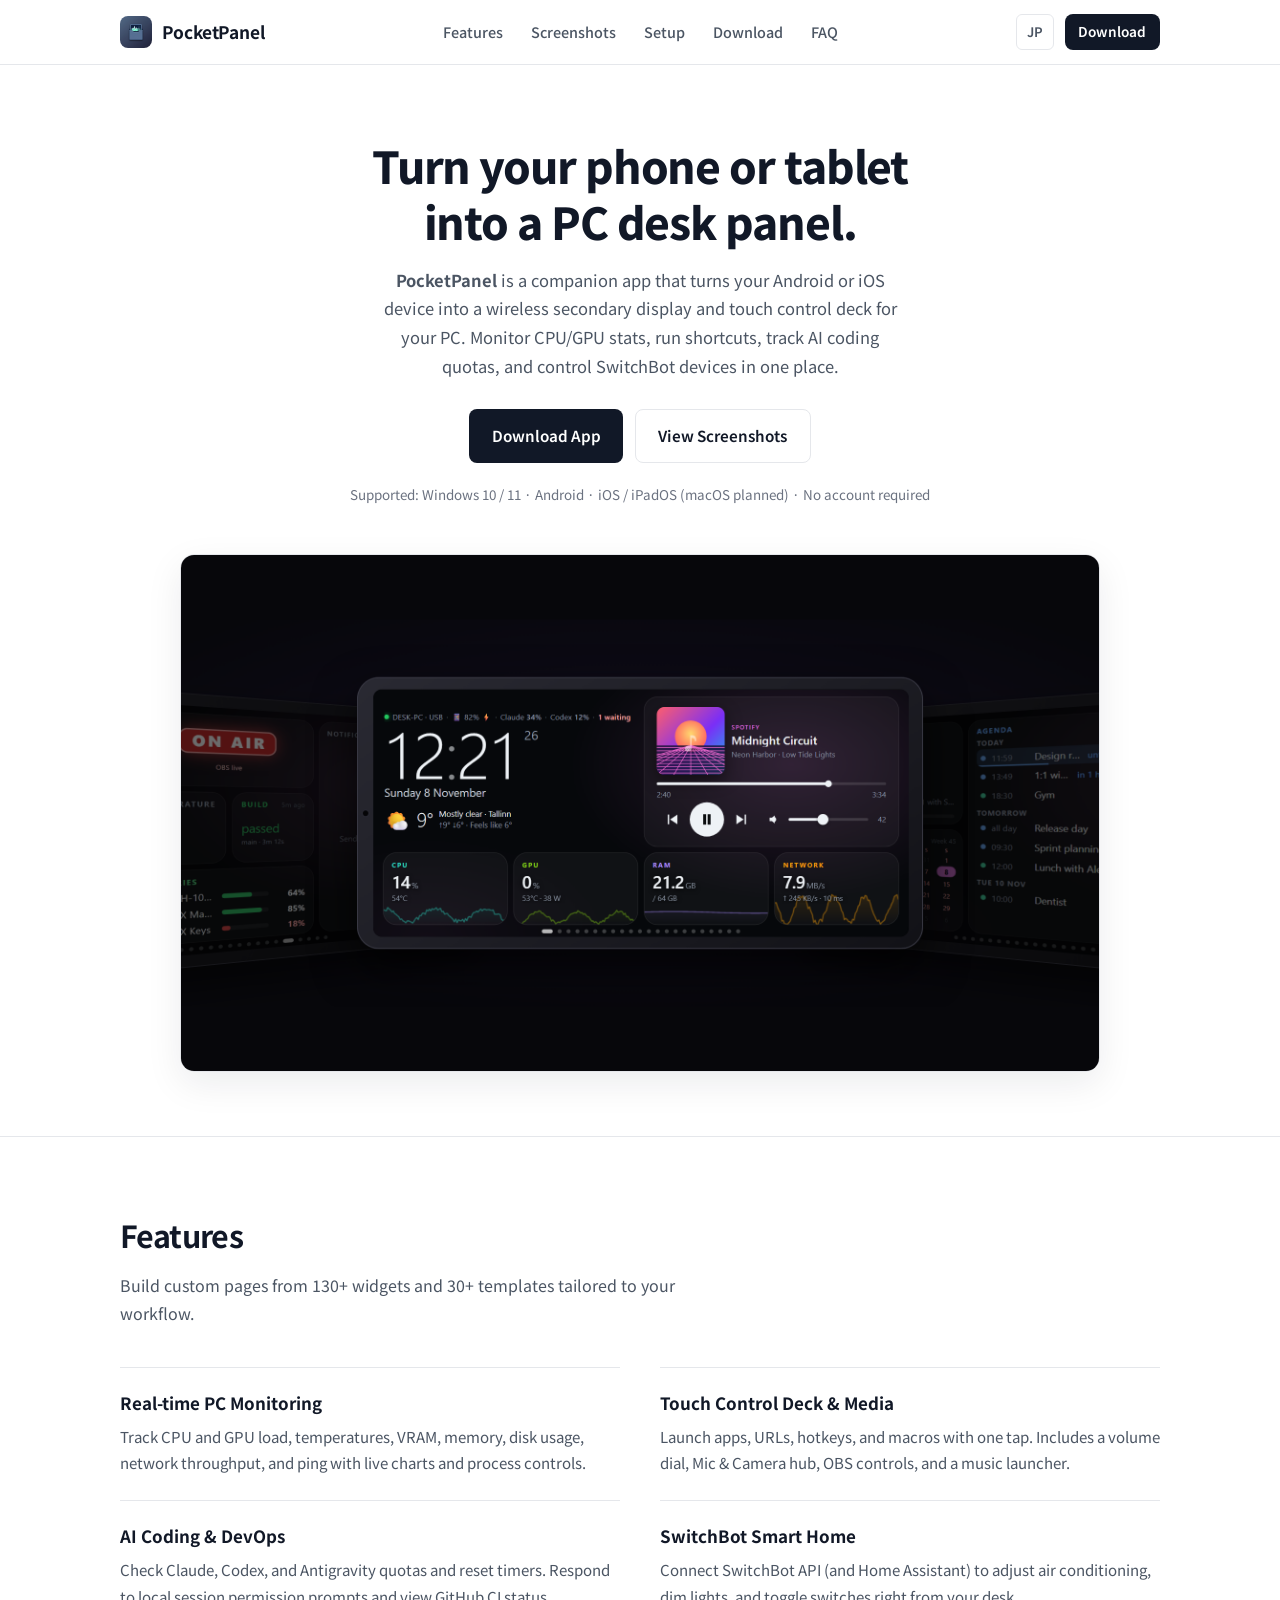
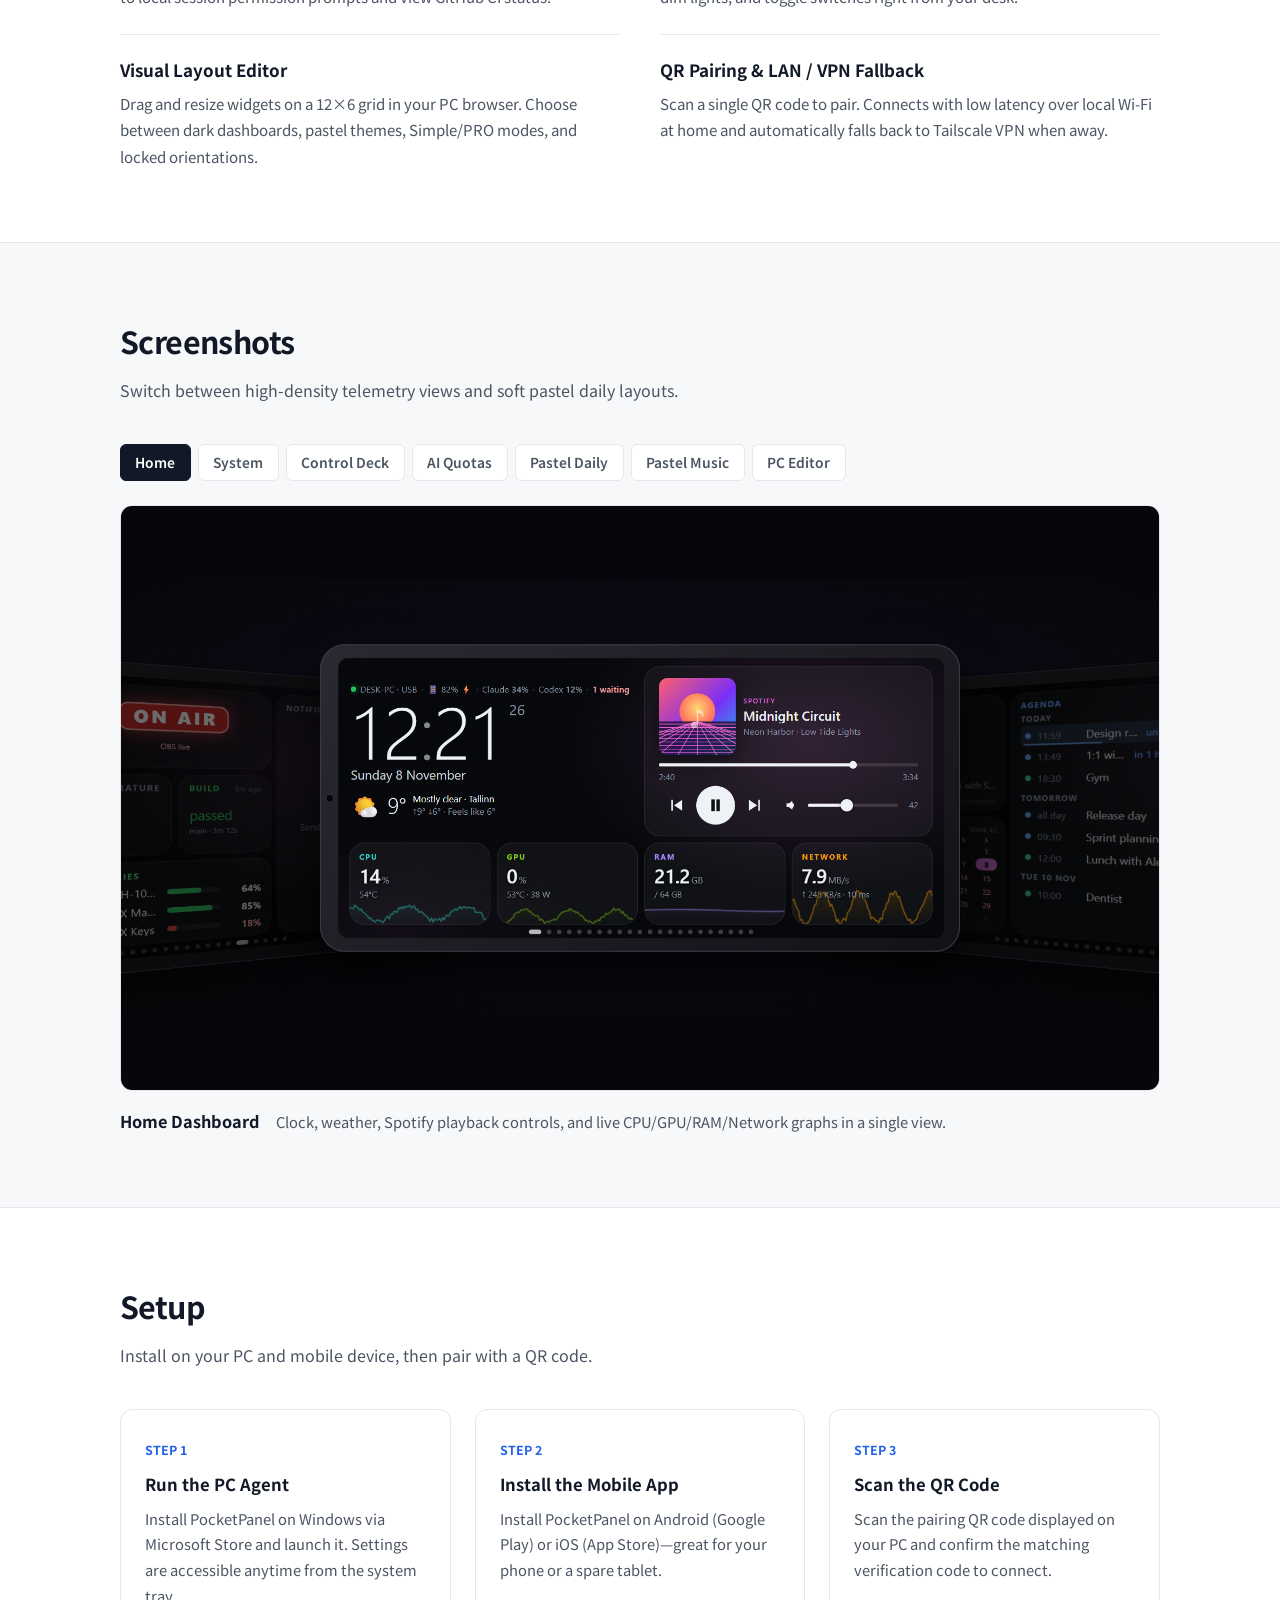
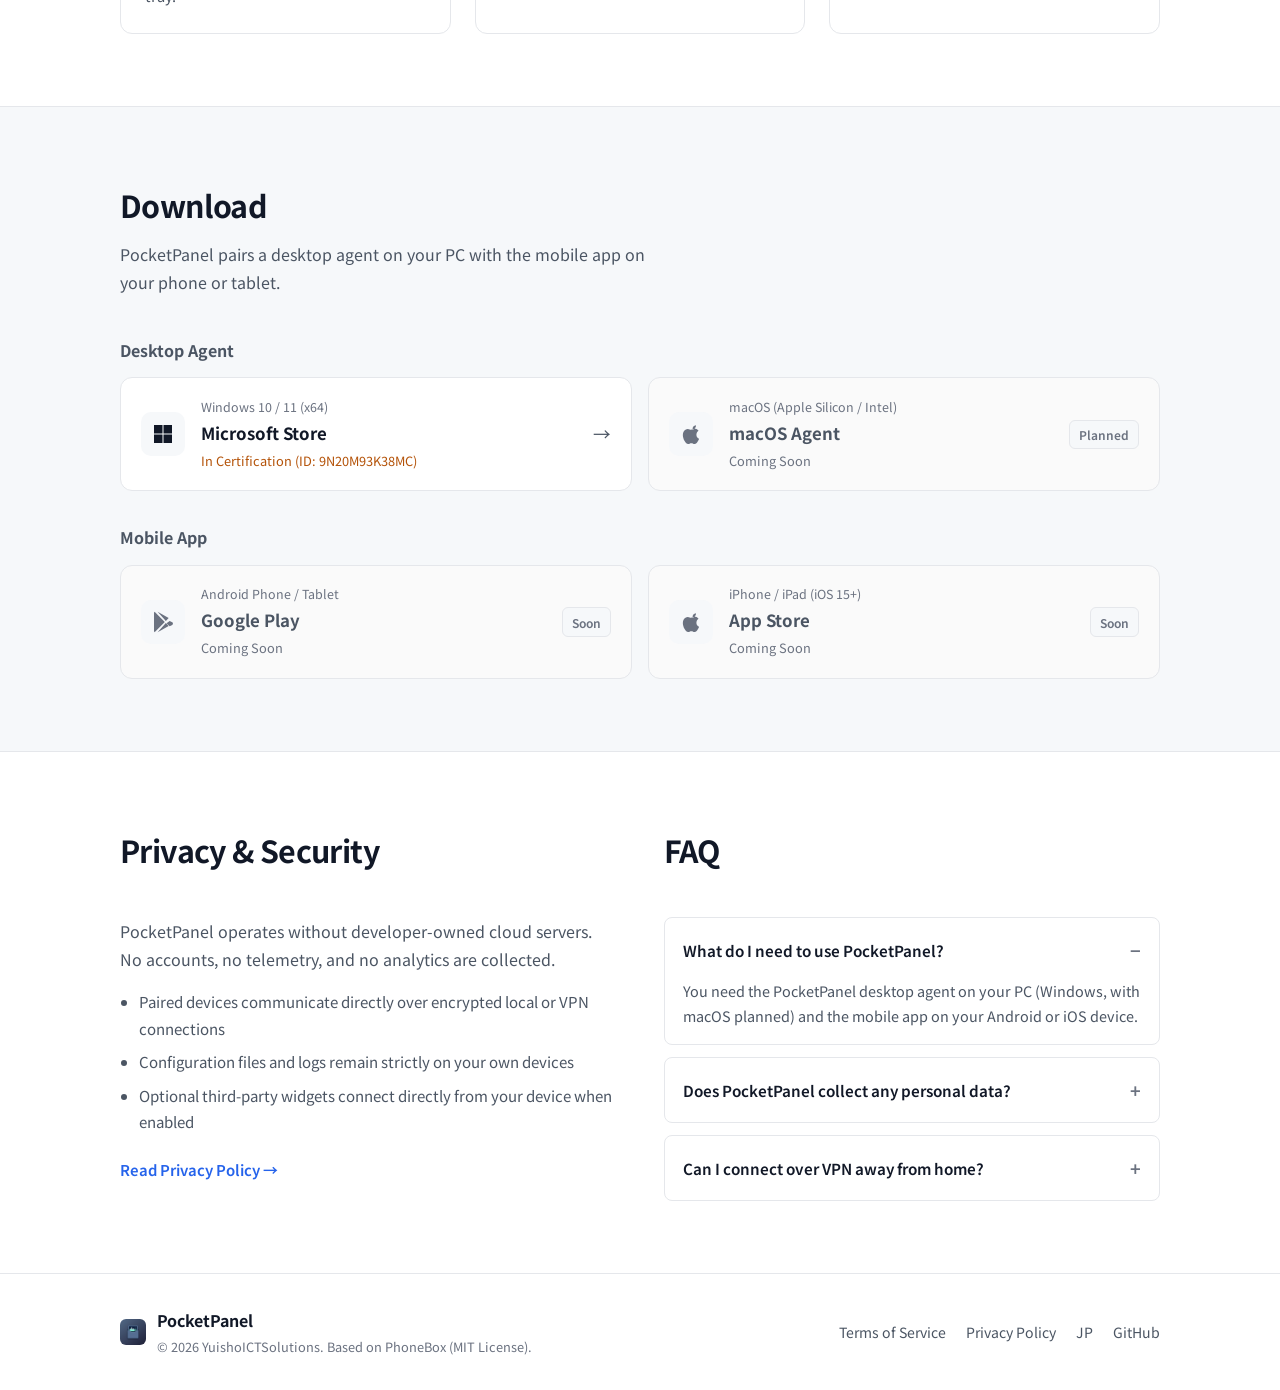
==== commit 9d4985a2: "docs: add bilingual Terms of Service page with disclaimer and liability limit" ====
--- a/en/index.html
+++ b/en/index.html
@@ -1,4 +1,4 @@
-﻿<!DOCTYPE html>
+<!DOCTYPE html>
 <html lang="en">
 <head>
   <meta charset="UTF-8">
@@ -347,6 +347,7 @@
         </div>
       </div>
       <div class="footer-links">
+        <a href="../terms.html">Terms of Service</a>
         <a href="../privacy.html">Privacy Policy</a>
         <a href="../" hreflang="ja" lang="ja">JP</a>
         <a href="https://github.com/shou160714/PocketPanel" target="_blank" rel="noopener noreferrer">GitHub</a>
--- a/styles.css
+++ b/styles.css
@@ -166,6 +166,7 @@
   justify-content: center;
   gap: 0.45rem;
   font-weight: 600;
+  white-space: nowrap;
   border-radius: var(--radius-sm);
   transition: background 0.15s, border-color 0.15s, color 0.15s;
   cursor: pointer;
